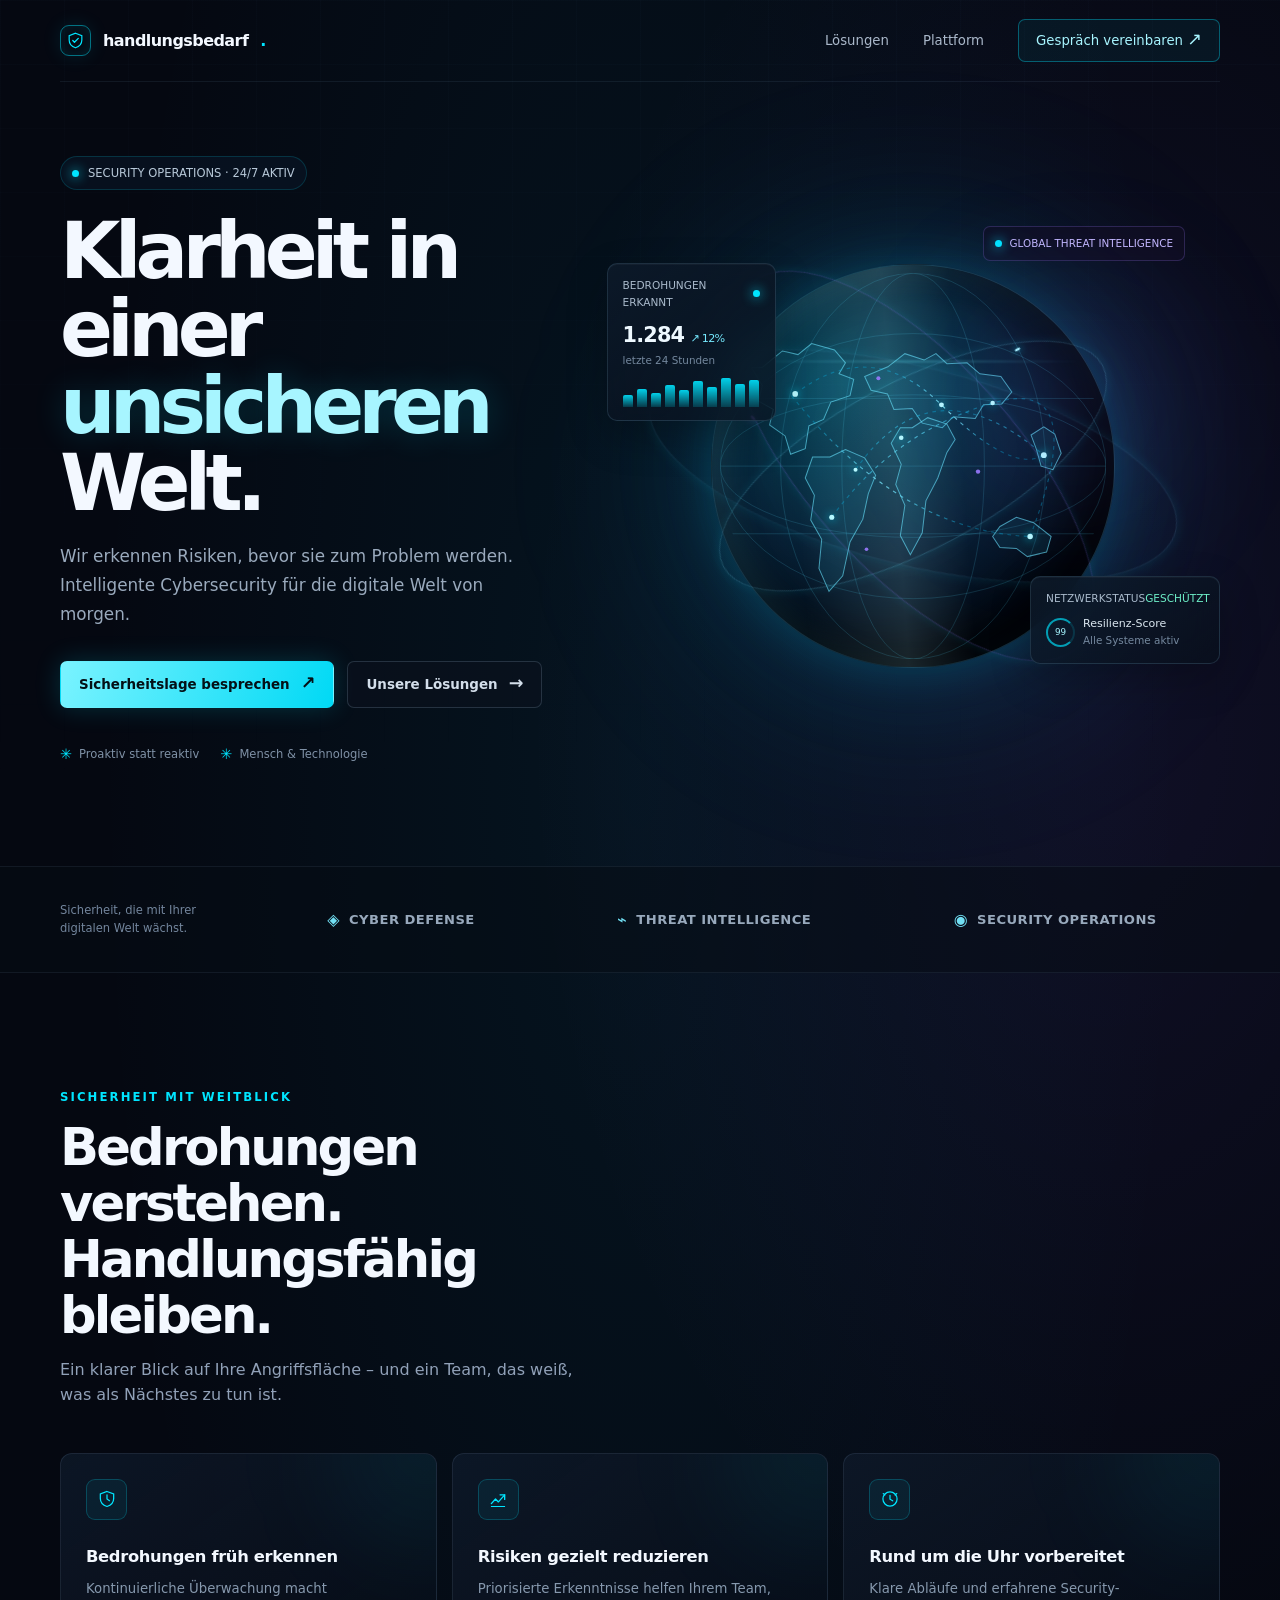
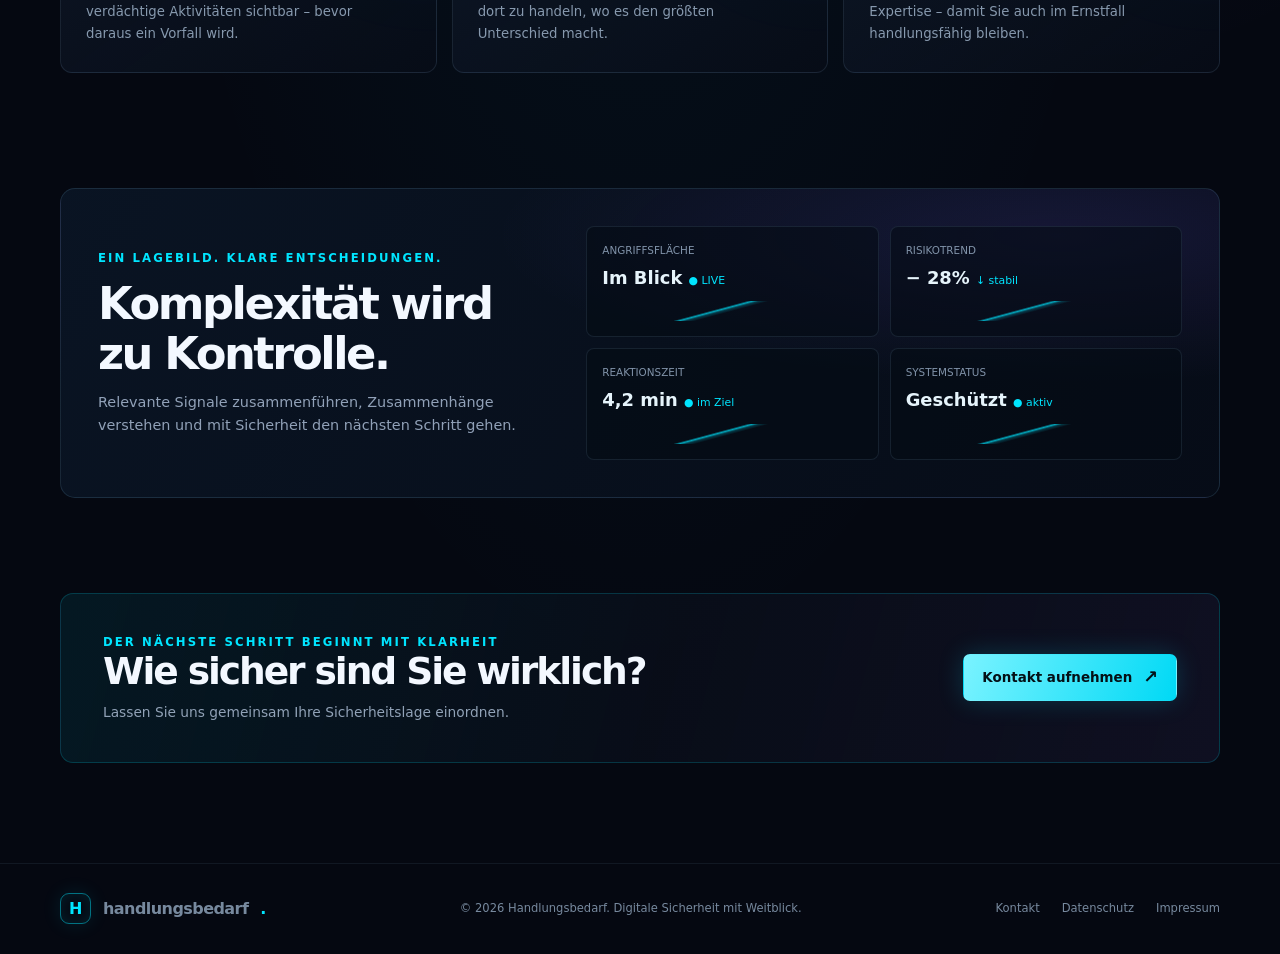
==== index.html @ e90e8ddb "Add cybersecurity landing page Co-authored-by: IT-Deutschlandcom <337504818+IT-Deutschlandcom@users." ====
<!doctype html>
<html lang="de">
<head>
  <meta charset="utf-8">
  <meta name="viewport" content="width=device-width, initial-scale=1">
  <meta name="theme-color" content="#050811">
  <meta name="description" content="Handlungsbedarf schützt digitale Infrastrukturen mit intelligenter Bedrohungserkennung und Security Operations rund um die Uhr.">
  <title>Handlungsbedarf — Klarheit in einer unsicheren Welt</title>
  <style>
    :root {
      color-scheme: dark;
      --ink: #f3f8ff;
      --muted: #91a1b8;
      --cyan: #00e5ff;
      --ice: #a7f5ff;
      --violet: #9b7aff;
      --line: rgba(149, 188, 219, .13);
      --panel: rgba(10, 19, 34, .72);
      --spot-x: 50%;
      --spot-y: 30%;
    }

    * { box-sizing: border-box; }

    html { scroll-behavior: smooth; }

    body {
      margin: 0;
      color: var(--ink);
      background:
        radial-gradient(ellipse at var(--spot-x) var(--spot-y), rgba(0, 174, 218, .075), transparent 34rem),
        radial-gradient(ellipse at 86% 28%, rgba(130, 91, 255, .09), transparent 36rem),
        #050811;
      font: 16px/1.6 Inter, ui-sans-serif, system-ui, -apple-system, BlinkMacSystemFont, "Segoe UI", sans-serif;
      overflow-x: hidden;
    }

    body::before {
      position: fixed;
      z-index: -1;
      inset: 0;
      background-image: linear-gradient(rgba(114, 163, 199, .025) 1px, transparent 1px), linear-gradient(90deg, rgba(114, 163, 199, .025) 1px, transparent 1px);
      background-size: 64px 64px;
      content: "";
      mask-image: linear-gradient(to bottom, black, transparent 90%);
      pointer-events: none;
    }

    a { color: inherit; text-decoration: none; }
    button, a { -webkit-tap-highlight-color: transparent; }
    .wrap { width: min(1160px, calc(100% - 48px)); margin-inline: auto; }
    .eyebrow { color: var(--cyan); font-size: .73rem; font-weight: 700; letter-spacing: .18em; text-transform: uppercase; }
    .muted { color: var(--muted); }

    .topbar {
      position: relative;
      z-index: 3;
      display: flex;
      align-items: center;
      justify-content: space-between;
      min-height: 82px;
      border-bottom: 1px solid rgba(149, 188, 219, .09);
    }

    .brand { display: inline-flex; align-items: center; gap: 12px; font-size: 1rem; font-weight: 750; letter-spacing: -.035em; }
    .brand-mark { display: grid; width: 31px; height: 31px; place-items: center; border: 1px solid rgba(0, 229, 255, .48); border-radius: 9px; color: var(--cyan); box-shadow: inset 0 0 16px rgba(0, 229, 255, .11), 0 0 19px rgba(0, 229, 255, .1); }
    .brand-mark svg { width: 19px; height: 19px; }
    .nav { display: flex; align-items: center; gap: 34px; color: #aab8ca; font-size: .83rem; }
    .nav a { transition: color .2s ease; }
    .nav a:hover { color: var(--ice); }
    .nav-cta { padding: 10px 17px; border: 1px solid rgba(0, 229, 255, .35); border-radius: 7px; color: var(--ice); background: rgba(0, 229, 255, .055); }

    .hero {
      position: relative;
      display: grid;
      min-height: 720px;
      grid-template-columns: .92fr 1.08fr;
      align-items: center;
      gap: 24px;
      padding-block: 74px 90px;
    }

    .hero-copy { position: relative; z-index: 2; padding-bottom: 10px; }
    .status { display: inline-flex; align-items: center; gap: 9px; padding: 7px 11px; border: 1px solid rgba(0, 229, 255, .16); border-radius: 100px; color: #b7c8d8; background: rgba(10, 22, 38, .68); font-size: .72rem; }
    .status-dot, .live-dot { width: 7px; height: 7px; border-radius: 50%; background: var(--cyan); box-shadow: 0 0 12px var(--cyan); }
    h1 { max-width: 580px; margin: 23px 0 19px; font-size: clamp(3.2rem, 6.1vw, 5.7rem); font-weight: 610; line-height: .99; letter-spacing: -.075em; }
    h1 span { color: var(--ice); text-shadow: 0 0 32px rgba(0, 229, 255, .19); }
    .hero-copy > p { max-width: 475px; margin: 0; color: #9aaabd; font-size: 1.05rem; line-height: 1.75; }
    .actions { display: flex; flex-wrap: wrap; gap: 13px; margin-top: 31px; }
    .button { display: inline-flex; min-height: 47px; align-items: center; justify-content: center; gap: 11px; padding: 0 18px; border: 1px solid transparent; border-radius: 7px; font-size: .84rem; font-weight: 650; transition: transform .2s ease, box-shadow .2s ease, border-color .2s ease; }
    .button:hover { transform: translateY(-2px); }
    .button-primary { color: #041016; background: linear-gradient(110deg, #7af3ff, #00d9f5); box-shadow: 0 0 26px rgba(0, 229, 255, .18); }
    .button-primary:hover { box-shadow: 0 0 34px rgba(0, 229, 255, .3); }
    .button-secondary { border-color: rgba(157, 184, 209, .2); color: #d3deea; background: rgba(11, 18, 30, .58); }
    .arrow { font-size: 1.1rem; line-height: 1; }
    .hero-proof { display: flex; flex-wrap: wrap; gap: 21px; margin-top: 35px; color: #7f91a6; font-size: .72rem; }
    .hero-proof span { display: inline-flex; align-items: center; gap: 7px; }
    .check { color: var(--cyan); font-size: .9rem; }

    .visual { position: relative; min-width: 0; height: 540px; perspective: 1000px; }
    .visual::before { position: absolute; top: 50%; left: 50%; width: 470px; height: 470px; border-radius: 50%; background: rgba(0, 184, 231, .14); filter: blur(85px); transform: translate(-50%, -50%); content: ""; }
    .visual::after { position: absolute; top: 18%; right: 7%; width: 210px; height: 210px; border-radius: 50%; background: rgba(130, 91, 255, .11); filter: blur(70px); content: ""; }
    .globe-stage { position: absolute; top: 50%; left: 50%; width: min(430px, 85vw); aspect-ratio: 1; transform: translate(-50%, -50%); transform-style: preserve-3d; animation: hover 8s ease-in-out infinite; }
    .globe-halo { position: absolute; inset: 3%; border: 1px solid rgba(114, 231, 255, .17); border-radius: 50%; background: radial-gradient(circle at 34% 29%, rgba(0, 229, 255, .17), rgba(9, 29, 51, .42) 43%, rgba(2, 8, 18, .94) 74%); box-shadow: inset -26px -16px 58px rgba(0, 0, 0, .8), inset 12px 5px 30px rgba(108, 233, 255, .17), 0 0 50px rgba(0, 211, 255, .16), 0 0 120px rgba(0, 165, 235, .09); overflow: hidden; }
    .globe-halo::before { position: absolute; inset: -10%; border-radius: 50%; background: linear-gradient(110deg, transparent 31%, rgba(193, 250, 255, .12) 47%, transparent 58%); transform: rotate(-24deg); content: ""; }
    .globe-svg { position: absolute; inset: 0; width: 100%; height: 100%; overflow: visible; }
    .grid-lines { fill: none; stroke: rgba(89, 222, 255, .21); stroke-width: .8; }
    .continent { fill: rgba(39, 169, 204, .105); stroke: rgba(105, 229, 255, .61); stroke-width: 1.1; }
    .route { fill: none; stroke: url(#routeGlow); stroke-width: 1.25; stroke-dasharray: 4 5; animation: dash 16s linear infinite; }
    .node { fill: #b6f8ff; filter: drop-shadow(0 0 5px #00e5ff); }
    .orbit { position: absolute; inset: 0; border: 1px solid rgba(123, 225, 255, .29); border-radius: 50%; transform: rotate(-28deg) scaleY(.39); box-shadow: 0 0 15px rgba(0, 229, 255, .1); }
    .orbit.orbit-two { inset: -7%; border-color: rgba(155, 122, 255, .3); transform: rotate(48deg) scaleY(.43); }
    .orbit.orbit-three { inset: 14% -13%; border-color: rgba(119, 213, 255, .14); transform: rotate(14deg) scaleY(.64); }
    .orbit-dot { position: absolute; top: 17%; right: 15%; width: 6px; height: 6px; border-radius: 50%; background: var(--ice); box-shadow: 0 0 12px var(--cyan); }
    .orbit-two .orbit-dot { top: auto; right: auto; bottom: 8%; left: 20%; background: var(--violet); box-shadow: 0 0 13px var(--violet); }
    .scanline { position: absolute; top: 24%; left: 8%; width: 84%; height: 1px; background: linear-gradient(90deg, transparent, rgba(109, 239, 255, .55), transparent); filter: blur(1px); animation: scan 7s ease-in-out infinite; }
    .monitor { position: absolute; z-index: 1; padding: 13px 15px; border: 1px solid rgba(132, 189, 221, .17); border-radius: 10px; background: linear-gradient(145deg, rgba(13, 26, 42, .88), rgba(8, 15, 27, .7)); box-shadow: 0 15px 40px rgba(0, 0, 0, .24), inset 0 1px rgba(255, 255, 255, .035); backdrop-filter: blur(14px); }
    .monitor-top { top: 67px; left: 0; width: 169px; animation: float-a 7s ease-in-out infinite; }
    .monitor-bottom { right: 0; bottom: 72px; width: 190px; animation: float-b 8s ease-in-out infinite; }
    .monitor-label { display: flex; align-items: center; justify-content: space-between; color: #a9bacb; font-size: .66rem; }
    .monitor-value { margin-top: 8px; color: #eef9ff; font-size: 1.3rem; font-weight: 650; letter-spacing: -.04em; }
    .monitor-sub { color: #75899f; font-size: .65rem; }
    .mini-bars { display: flex; height: 29px; align-items: end; gap: 4px; margin-top: 9px; }
    .mini-bars i { flex: 1; height: var(--h); border-radius: 2px 2px 0 0; background: linear-gradient(to top, rgba(0, 229, 255, .18), rgba(0, 229, 255, .9)); }
    .monitor-metric { display: flex; align-items: center; gap: 8px; margin-top: 8px; color: #dce8f1; font-size: .69rem; }
    .metric-ring { display: grid; width: 29px; height: 29px; place-items: center; border: 2px solid rgba(0, 229, 255, .65); border-right-color: rgba(0, 229, 255, .15); border-radius: 50%; color: var(--ice); font-size: .55rem; }
    .floating-tag { position: absolute; top: 30px; right: 35px; display: flex; align-items: center; gap: 8px; padding: 8px 11px; border: 1px solid rgba(155, 122, 255, .22); border-radius: 7px; color: #c4b8ff; background: rgba(18, 14, 36, .65); font-size: .65rem; }

    .trust { border-block: 1px solid rgba(149, 188, 219, .09); background: rgba(7, 12, 21, .5); }
    .trust-inner { display: flex; min-height: 105px; align-items: center; justify-content: space-between; gap: 24px; }
    .trust-caption { max-width: 180px; color: #73869d; font-size: .72rem; }
    .trust-items { display: flex; flex: 1; justify-content: space-around; gap: 16px; color: #98a9bc; font-size: .82rem; font-weight: 650; letter-spacing: .035em; }
    .trust-items span { display: inline-flex; align-items: center; gap: 9px; }
    .trust-icon { color: #71dff3; font-size: 1rem; }

    section.content-section { padding-block: 115px; }
    .section-heading { max-width: 640px; margin-bottom: 45px; }
    h2 { margin: 12px 0 13px; font-size: clamp(2.1rem, 4vw, 3.2rem); font-weight: 570; line-height: 1.1; letter-spacing: -.055em; }
    .section-heading p { max-width: 540px; margin: 0; color: var(--muted); }
    .cards { display: grid; grid-template-columns: repeat(3, 1fr); gap: 15px; }
    .card { position: relative; min-height: 220px; padding: 25px; border: 1px solid var(--line); border-radius: 12px; background: linear-gradient(145deg, rgba(14, 25, 41, .83), rgba(8, 13, 24, .69)); overflow: hidden; }
    .card::after { position: absolute; top: -90px; right: -80px; width: 180px; height: 180px; border-radius: 50%; background: rgba(0, 229, 255, .07); filter: blur(55px); content: ""; }
    .card-icon { display: grid; width: 41px; height: 41px; place-items: center; border: 1px solid rgba(0, 229, 255, .22); border-radius: 9px; color: var(--cyan); background: rgba(0, 229, 255, .06); }
    .card-icon svg { width: 20px; height: 20px; }
    .card h3 { margin: 24px 0 8px; font-size: 1.02rem; font-weight: 640; letter-spacing: -.02em; }
    .card p { max-width: 300px; margin: 0; color: #8799ae; font-size: .83rem; line-height: 1.7; }

    .platform {
      position: relative;
      display: grid;
      grid-template-columns: .85fr 1.15fr;
      align-items: center;
      gap: 48px;
      padding: 37px;
      border: 1px solid rgba(116, 179, 214, .16);
      border-radius: 15px;
      background: radial-gradient(ellipse at 86% 15%, rgba(130, 91, 255, .12), transparent 40%), linear-gradient(120deg, rgba(10, 21, 36, .94), rgba(7, 13, 24, .92));
      overflow: hidden;
    }
    .platform-copy h2 { font-size: clamp(2rem, 3.7vw, 2.8rem); }
    .platform-copy p { margin: 0; color: var(--muted); font-size: .9rem; }
    .telemetry { display: grid; grid-template-columns: 1fr 1fr; gap: 11px; }
    .telemetry-cell { padding: 15px; border: 1px solid rgba(143, 191, 220, .12); border-radius: 8px; background: rgba(5, 11, 21, .56); }
    .telemetry-cell span { display: block; color: #8193a9; font-size: .65rem; }
    .telemetry-cell strong { display: block; margin-top: 5px; color: #e6f4fb; font-size: 1.12rem; font-weight: 600; }
    .telemetry-cell strong em { color: var(--cyan); font-size: .68rem; font-style: normal; font-weight: 500; }
    .telemetry-line { height: 20px; margin-top: 9px; background: linear-gradient(165deg, transparent 43%, rgba(0, 229, 255, .7) 45%, rgba(0, 229, 255, .2) 47%, transparent 50%); }

    .closing { display: flex; align-items: center; justify-content: space-between; gap: 30px; margin-block: 95px 100px; padding: 39px 42px; border: 1px solid rgba(0, 229, 255, .18); border-radius: 13px; background: linear-gradient(105deg, rgba(0, 229, 255, .075), rgba(12, 18, 31, .54) 52%, rgba(155, 122, 255, .07)); }
    .closing h2 { margin: 0 0 8px; font-size: clamp(1.7rem, 3vw, 2.35rem); }
    .closing p { margin: 0; color: #91a2b7; font-size: .86rem; }
    footer { border-top: 1px solid rgba(149, 188, 219, .09); }
    .footer-inner { display: flex; min-height: 90px; align-items: center; justify-content: space-between; gap: 20px; color: #77899e; font-size: .72rem; }
    .footer-links { display: flex; gap: 22px; }
    .footer-links a:hover { color: var(--ice); }

    @keyframes hover { 0%, 100% { transform: translate(-50%, -50%) translateY(0) rotateX(0deg); } 50% { transform: translate(-50%, -50%) translateY(-9px) rotateX(2deg); } }
    @keyframes float-a { 0%, 100% { transform: translateY(0); } 50% { transform: translateY(-8px); } }
    @keyframes float-b { 0%, 100% { transform: translateY(0); } 50% { transform: translateY(7px); } }
    @keyframes dash { to { stroke-dashoffset: -120; } }
    @keyframes scan { 0%, 100% { opacity: 0; transform: translateY(0); } 20%, 75% { opacity: .8; } 90% { opacity: 0; transform: translateY(210px); } }

    @media (max-width: 900px) {
      .hero { min-height: 650px; grid-template-columns: 1fr 1fr; gap: 0; }
      .visual { height: 470px; }
      .globe-stage { width: min(370px, 76vw); }
      .monitor-top { left: -12px; }
      .monitor-bottom { right: -9px; }
      .trust-inner { align-items: flex-start; flex-direction: column; justify-content: center; padding-block: 22px; }
      .trust-items { width: 100%; justify-content: space-between; }
      .platform { gap: 25px; padding: 28px; }
    }

    @media (max-width: 680px) {
      .wrap { width: min(100% - 36px, 520px); }
      .topbar { min-height: 68px; }
      .nav { gap: 12px; }
      .nav a:not(.nav-cta) { display: none; }
      .nav-cta { padding: 8px 11px; font-size: .75rem; }
      .hero { display: flex; min-height: auto; flex-direction: column; align-items: stretch; gap: 0; padding-block: 68px 47px; }
      .hero-copy { padding: 0; }
      h1 { max-width: 490px; margin-top: 20px; font-size: clamp(3.15rem, 13vw, 4.5rem); }
      .hero-copy > p { font-size: .96rem; }
      .hero-proof { gap: 12px 17px; margin-top: 24px; }
      .visual { height: min(108vw, 440px); margin-top: 12px; }
      .globe-stage { width: min(82vw, 390px); }
      .visual::before { width: 340px; height: 340px; }
      .monitor { padding: 10px 11px; }
      .monitor-top { top: 28px; left: -4px; width: 146px; }
      .monitor-bottom { right: -3px; bottom: 27px; width: 163px; }
      .floating-tag { top: 4px; right: 0; font-size: .58rem; }
      .trust-items { flex-wrap: wrap; justify-content: flex-start; gap: 16px 24px; font-size: .73rem; }
      section.content-section { padding-block: 76px; }
      .section-heading { margin-bottom: 29px; }
      .cards { grid-template-columns: 1fr; }
      .card { min-height: 0; padding: 22px; }
      .card h3 { margin-top: 17px; }
      .platform { grid-template-columns: 1fr; gap: 25px; padding: 23px; }
      .closing { align-items: flex-start; flex-direction: column; margin-block: 68px 70px; padding: 27px 23px; }
      .footer-inner { align-items: flex-start; flex-direction: column; justify-content: center; padding-block: 20px; }
    }

    @media (prefers-reduced-motion: reduce) {
      *, *::before, *::after { scroll-behavior: auto !important; animation-duration: .01ms !important; animation-iteration-count: 1 !important; transition-duration: .01ms !important; }
    }
  </style>
</head>
<body>
  <header class="wrap topbar">
    <a class="brand" href="#" aria-label="Handlungsbedarf Startseite">
      <span class="brand-mark" aria-hidden="true">
        <svg viewBox="0 0 24 24" fill="none"><path d="M12 2.8 20 6v5.5c0 5.1-3.4 8.3-8 9.7-4.6-1.4-8-4.6-8-9.7V6l8-3.2Z" stroke="currentColor" stroke-width="1.5"/><path d="m8.6 12 2.1 2.1 4.8-4.8" stroke="currentColor" stroke-width="1.7" stroke-linecap="round" stroke-linejoin="round"/></svg>
      </span>
      handlungsbedarf<span style="color:var(--cyan)">.</span>
    </a>
    <nav class="nav" aria-label="Hauptnavigation">
      <a href="#loesungen">Lösungen</a>
      <a href="#plattform">Plattform</a>
      <a href="#kontakt" class="nav-cta">Gespräch vereinbaren <span class="arrow">↗</span></a>
    </nav>
  </header>

  <main>
    <section class="wrap hero" aria-labelledby="hero-title">
      <div class="hero-copy">
        <div class="status"><span class="status-dot"></span> SECURITY OPERATIONS · 24/7 AKTIV</div>
        <h1 id="hero-title">Klarheit in<br>einer <span>unsicheren</span><br>Welt.</h1>
        <p>Wir erkennen Risiken, bevor sie zum Problem werden. Intelligente Cybersecurity für die digitale Welt von morgen.</p>
        <div class="actions">
          <a class="button button-primary" href="#kontakt">Sicherheitslage besprechen <span class="arrow">↗</span></a>
          <a class="button button-secondary" href="#loesungen">Unsere Lösungen <span class="arrow">→</span></a>
        </div>
        <div class="hero-proof">
          <span><span class="check">✳</span> Proaktiv statt reaktiv</span>
          <span><span class="check">✳</span> Mensch &amp; Technologie</span>
        </div>
      </div>

      <div class="visual" aria-label="Globale Sicherheitsüberwachung in Echtzeit">
        <div class="floating-tag"><span class="live-dot"></span> GLOBAL THREAT INTELLIGENCE</div>
        <div class="globe-stage" aria-hidden="true">
          <div class="globe-halo">
            <svg class="globe-svg" viewBox="0 0 440 440" role="img" aria-label="Abstrakte Netzwerkkarte">
              <defs>
                <clipPath id="sphere"><circle cx="220" cy="220" r="211"/></clipPath>
                <radialGradient id="routeGlow"><stop stop-color="#b5f9ff"/><stop offset="1" stop-color="#00b8ed" stop-opacity=".35"/></radialGradient>
              </defs>
              <g clip-path="url(#sphere)">
                <g class="grid-lines">
                  <ellipse cx="220" cy="220" rx="211" ry="78"/><ellipse cx="220" cy="220" rx="211" ry="145"/>
                  <ellipse cx="220" cy="220" rx="78" ry="211"/><ellipse cx="220" cy="220" rx="145" ry="211"/>
                  <path d="M9 220h422M22 146h396M22 294h396"/>
                </g>
                <g class="continent">
                  <path d="m55 112 22-18 17 4 15-12 25 7 12 14-7 12 16 6-4 18-21 7-8 19-16 7-4 25-16 6-6-20-17-12 4-17-16-9 4-17-12-20Z"/>
                  <path d="m129 210 17-8 21 9 12 19-8 20-6 28-14 25-8 37-15 17-11-25 3-32-12-21 4-27-10-19 8-23Z"/>
                  <path d="m193 111 18-14 21 7 13-7 12 11 22-1 14 12 23 3 12 17-11 13-20 1-9 15-24-2-12 12-22-5-11-16-20 1-7-17-18-4-7-15Z"/>
                  <path d="m219 178 17-11 21 7 9 17-9 14-10 28-13 25-4 35-13 24-11-21 5-33-10-23 6-22-11-23 10-17Z"/>
                  <path d="m315 286 18-10 19 6 19 15-5 17-21 5-12-9-18-1-8-12 8-11Z"/>
                  <path d="m349 186 14-9 12 8 7 21-9 18-13-4-5-18-6-16Z"/>
                </g>
                <g class="route">
                  <path d="M91 141Q174 77 251 153T363 208"/>
                  <path d="M131 276Q198 183 307 151T348 297"/>
                  <path d="M87 143Q205 291 348 297"/>
                  <path d="M157 224Q241 103 363 208"/>
                </g>
                <g class="node">
                  <circle cx="91" cy="141" r="3.1"/><circle cx="251" cy="153" r="2.7"/><circle cx="363" cy="208" r="3.2"/>
                  <circle cx="131" cy="276" r="2.8"/><circle cx="307" cy="151" r="2.5"/><circle cx="348" cy="297" r="3"/>
                  <circle cx="157" cy="224" r="2.2"/><circle cx="207" cy="189" r="2.5"/>
                </g>
                <g fill="#9b7aff" opacity=".9">
                  <circle cx="182" cy="124" r="2.2"/><circle cx="291" cy="226" r="2.4"/><circle cx="169" cy="311" r="2"/>
                </g>
              </g>
            </svg>
            <div class="scanline"></div>
          </div>
          <div class="orbit"><span class="orbit-dot"></span></div>
          <div class="orbit orbit-two"><span class="orbit-dot"></span></div>
          <div class="orbit orbit-three"></div>
        </div>
        <div class="monitor monitor-top">
          <div class="monitor-label"><span>BEDROHUNGEN ERKANNT</span><span class="live-dot"></span></div>
          <div class="monitor-value">1.284 <span style="color:#76eaff;font-size:.7rem;font-weight:500">↗ 12%</span></div>
          <div class="monitor-sub">letzte 24 Stunden</div>
          <div class="mini-bars" aria-hidden="true"><i style="--h:39%"></i><i style="--h:61%"></i><i style="--h:48%"></i><i style="--h:76%"></i><i style="--h:56%"></i><i style="--h:88%"></i><i style="--h:68%"></i><i style="--h:100%"></i><i style="--h:78%"></i><i style="--h:91%"></i></div>
        </div>
        <div class="monitor monitor-bottom">
          <div class="monitor-label"><span>NETZWERKSTATUS</span><span style="color:#6deec7">GESCHÜTZT</span></div>
          <div class="monitor-metric"><span class="metric-ring">99</span><span>Resilienz-Score<br><span class="monitor-sub">Alle Systeme aktiv</span></span></div>
        </div>
      </div>
    </section>

    <div class="trust">
      <div class="wrap trust-inner">
        <div class="trust-caption">Sicherheit, die mit Ihrer digitalen Welt wächst.</div>
        <div class="trust-items">
          <span><span class="trust-icon">◈</span> CYBER DEFENSE</span>
          <span><span class="trust-icon">⌁</span> THREAT INTELLIGENCE</span>
          <span><span class="trust-icon">◉</span> SECURITY OPERATIONS</span>
        </div>
      </div>
    </div>

    <section class="wrap content-section" id="loesungen" aria-labelledby="solutions-title">
      <div class="section-heading">
        <div class="eyebrow">Sicherheit mit Weitblick</div>
        <h2 id="solutions-title">Bedrohungen verstehen.<br>Handlungsfähig bleiben.</h2>
        <p>Ein klarer Blick auf Ihre Angriffsfläche – und ein Team, das weiß, was als Nächstes zu tun ist.</p>
      </div>
      <div class="cards">
        <article class="card">
          <div class="card-icon" aria-hidden="true"><svg viewBox="0 0 24 24" fill="none"><path d="M12 3 20 6v5.4c0 5-3.3 8.1-8 9.6-4.7-1.5-8-4.6-8-9.6V6l8-3Z" stroke="currentColor" stroke-width="1.5"/><path d="M12 7v5l3 2" stroke="currentColor" stroke-width="1.5" stroke-linecap="round"/></svg></div>
          <h3>Bedrohungen früh erkennen</h3>
          <p>Kontinuierliche Überwachung macht verdächtige Aktivitäten sichtbar – bevor daraus ein Vorfall wird.</p>
        </article>
        <article class="card">
          <div class="card-icon" aria-hidden="true"><svg viewBox="0 0 24 24" fill="none"><path d="M4 17.5 9 12l3.5 3.5L20 7" stroke="currentColor" stroke-width="1.6" stroke-linecap="round" stroke-linejoin="round"/><path d="M14.5 7H20v5.5" stroke="currentColor" stroke-width="1.6" stroke-linecap="round" stroke-linejoin="round"/><path d="M4 21h16" stroke="currentColor" stroke-width="1.2" stroke-linecap="round"/></svg></div>
          <h3>Risiken gezielt reduzieren</h3>
          <p>Priorisierte Erkenntnisse helfen Ihrem Team, dort zu handeln, wo es den größten Unterschied macht.</p>
        </article>
        <article class="card">
          <div class="card-icon" aria-hidden="true"><svg viewBox="0 0 24 24" fill="none"><circle cx="12" cy="12" r="8.5" stroke="currentColor" stroke-width="1.5"/><path d="M12 7.5v4.8l3.2 1.9" stroke="currentColor" stroke-width="1.5" stroke-linecap="round"/><path d="M3.8 5.4 6 7.2M20.2 5.4 18 7.2" stroke="currentColor" stroke-width="1.3" stroke-linecap="round"/></svg></div>
          <h3>Rund um die Uhr vorbereitet</h3>
          <p>Klare Abläufe und erfahrene Security-Expertise – damit Sie auch im Ernstfall handlungsfähig bleiben.</p>
        </article>
      </div>
    </section>

    <section class="wrap" id="plattform" aria-labelledby="platform-title">
      <div class="platform">
        <div class="platform-copy">
          <div class="eyebrow">Ein Lagebild. Klare Entscheidungen.</div>
          <h2 id="platform-title">Komplexität wird zu Kontrolle.</h2>
          <p>Relevante Signale zusammenführen, Zusammenhänge verstehen und mit Sicherheit den nächsten Schritt gehen.</p>
        </div>
        <div class="telemetry" aria-label="Beispielansicht eines Sicherheits-Dashboards">
          <div class="telemetry-cell"><span>ANGRIFFSFLÄCHE</span><strong>Im Blick <em>● LIVE</em></strong><div class="telemetry-line"></div></div>
          <div class="telemetry-cell"><span>RISIKOTREND</span><strong>− 28% <em>↓ stabil</em></strong><div class="telemetry-line"></div></div>
          <div class="telemetry-cell"><span>REAKTIONSZEIT</span><strong>4,2 min <em>● im Ziel</em></strong><div class="telemetry-line"></div></div>
          <div class="telemetry-cell"><span>SYSTEMSTATUS</span><strong>Geschützt <em>● aktiv</em></strong><div class="telemetry-line"></div></div>
        </div>
      </div>
    </section>

    <section class="wrap closing" id="kontakt" aria-labelledby="contact-title">
      <div>
        <div class="eyebrow">Der nächste Schritt beginnt mit Klarheit</div>
        <h2 id="contact-title">Wie sicher sind Sie wirklich?</h2>
        <p>Lassen Sie uns gemeinsam Ihre Sicherheitslage einordnen.</p>
      </div>
      <a class="button button-primary" href="mailto:kontakt@handlungsbedarf.com">Kontakt aufnehmen <span class="arrow">↗</span></a>
    </section>
  </main>

  <footer>
    <div class="wrap footer-inner">
      <a class="brand" href="#"><span class="brand-mark" aria-hidden="true">H</span> handlungsbedarf<span style="color:var(--cyan)">.</span></a>
      <span>© 2026 Handlungsbedarf. Digitale Sicherheit mit Weitblick.</span>
      <div class="footer-links"><a href="#kontakt">Kontakt</a><a href="#plattform">Datenschutz</a><a href="#plattform">Impressum</a></div>
    </div>
  </footer>
  <script>
    const root = document.documentElement;
    let pointerFrame;
    window.addEventListener("pointermove", (event) => {
      if (pointerFrame) return;
      pointerFrame = window.requestAnimationFrame(() => {
        root.style.setProperty("--spot-x", `${event.clientX}px`);
        root.style.setProperty("--spot-y", `${event.clientY}px`);
        pointerFrame = undefined;
      });
    }, { passive: true });
  </script>
</body>
</html>
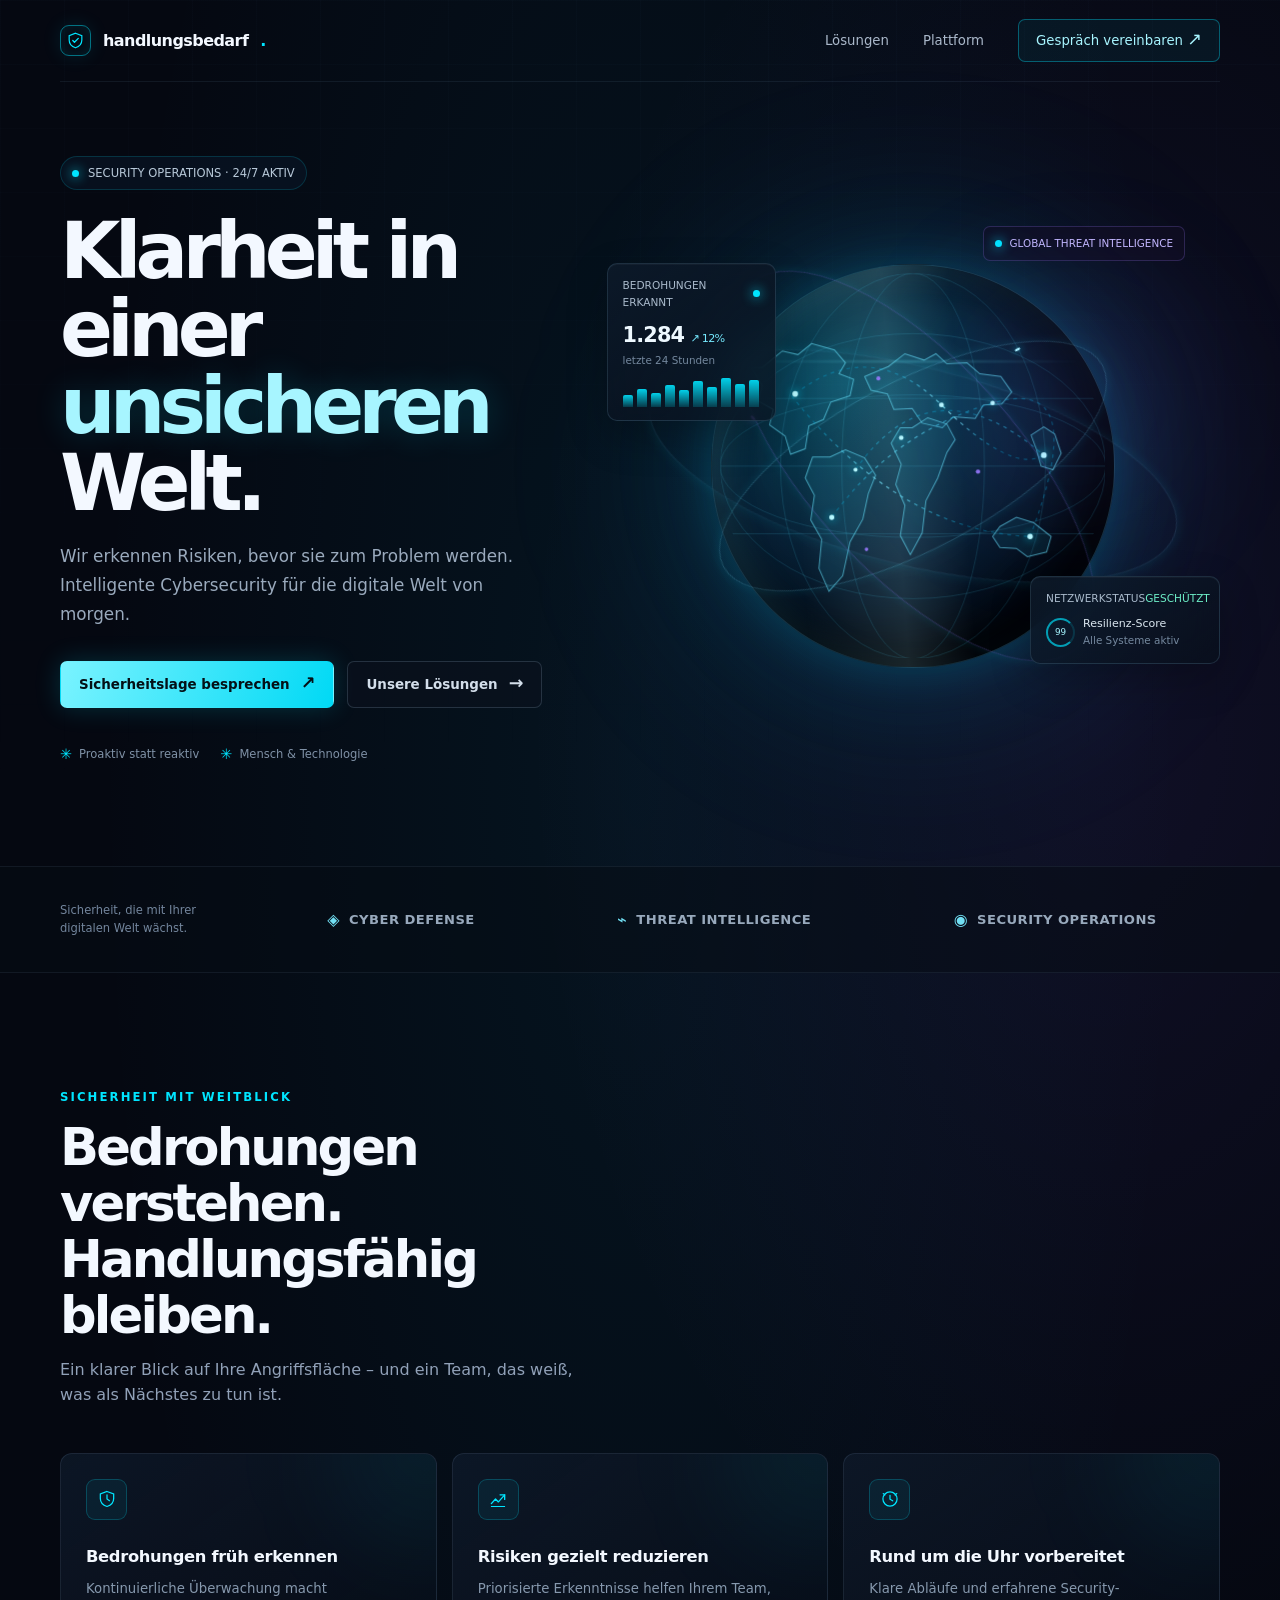
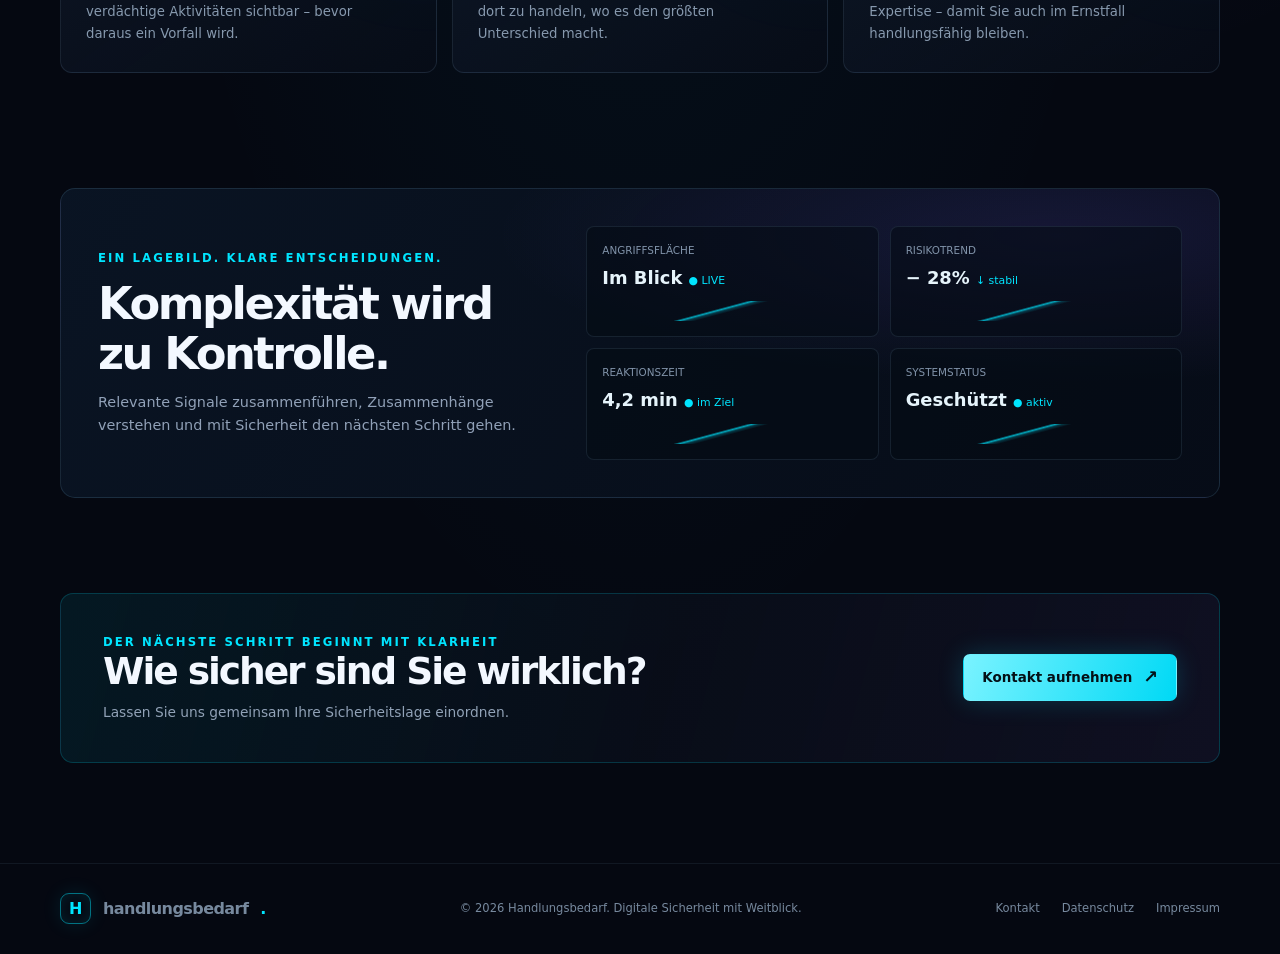
==== commit 6c547664: "Animate the hero globe rotation Co-authored-by: IT-Deutschlandcom <337504818+IT-Deutschlandcom@users" ====
--- a/index.html
+++ b/index.html
@@ -5,6 +5,7 @@
   <meta name="viewport" content="width=device-width, initial-scale=1">
   <meta name="theme-color" content="#050811">
   <meta name="description" content="Handlungsbedarf schützt digitale Infrastrukturen mit intelligenter Bedrohungserkennung und Security Operations rund um die Uhr.">
+  <link rel="icon" href="data:image/svg+xml,%3Csvg xmlns='http://www.w3.org/2000/svg' viewBox='0 0 32 32'%3E%3Crect width='32' height='32' rx='8' fill='%23050811'/%3E%3Cpath d='M16 4 26 8v7c0 6-4 10-10 12C10 25 6 21 6 15V8l10-4Z' fill='none' stroke='%2300e5ff' stroke-width='2'/%3E%3C/svg%3E">
   <title>Handlungsbedarf — Klarheit in einer unsicheren Welt</title>
   <style>
     :root {
@@ -103,7 +104,7 @@
     .globe-stage { position: absolute; top: 50%; left: 50%; width: min(430px, 85vw); aspect-ratio: 1; transform: translate(-50%, -50%); transform-style: preserve-3d; animation: hover 8s ease-in-out infinite; }
     .globe-halo { position: absolute; inset: 3%; border: 1px solid rgba(114, 231, 255, .17); border-radius: 50%; background: radial-gradient(circle at 34% 29%, rgba(0, 229, 255, .17), rgba(9, 29, 51, .42) 43%, rgba(2, 8, 18, .94) 74%); box-shadow: inset -26px -16px 58px rgba(0, 0, 0, .8), inset 12px 5px 30px rgba(108, 233, 255, .17), 0 0 50px rgba(0, 211, 255, .16), 0 0 120px rgba(0, 165, 235, .09); overflow: hidden; }
     .globe-halo::before { position: absolute; inset: -10%; border-radius: 50%; background: linear-gradient(110deg, transparent 31%, rgba(193, 250, 255, .12) 47%, transparent 58%); transform: rotate(-24deg); content: ""; }
-    .globe-svg { position: absolute; inset: 0; width: 100%; height: 100%; overflow: visible; }
+    .globe-svg { position: absolute; inset: 0; width: 100%; height: 100%; overflow: visible; transform-origin: 50% 50%; transform-style: preserve-3d; backface-visibility: hidden; animation: globe-rotation 44s linear infinite; }
     .grid-lines { fill: none; stroke: rgba(89, 222, 255, .21); stroke-width: .8; }
     .continent { fill: rgba(39, 169, 204, .105); stroke: rgba(105, 229, 255, .61); stroke-width: 1.1; }
     .route { fill: none; stroke: url(#routeGlow); stroke-width: 1.25; stroke-dasharray: 4 5; animation: dash 16s linear infinite; }
@@ -175,6 +176,7 @@
     .footer-links a:hover { color: var(--ice); }
 
     @keyframes hover { 0%, 100% { transform: translate(-50%, -50%) translateY(0) rotateX(0deg); } 50% { transform: translate(-50%, -50%) translateY(-9px) rotateX(2deg); } }
+    @keyframes globe-rotation { to { transform: rotateY(360deg); } }
     @keyframes float-a { 0%, 100% { transform: translateY(0); } 50% { transform: translateY(-8px); } }
     @keyframes float-b { 0%, 100% { transform: translateY(0); } 50% { transform: translateY(7px); } }
     @keyframes dash { to { stroke-dashoffset: -120; } }
@@ -204,7 +206,8 @@
       .hero-proof { gap: 12px 17px; margin-top: 24px; }
       .visual { height: min(108vw, 440px); margin-top: 12px; }
       .globe-stage { width: min(82vw, 390px); }
-      .visual::before { width: 340px; height: 340px; }
+      .visual::before { width: min(340px, calc(100vw - 40px)); height: min(340px, calc(100vw - 40px)); }
+      .orbit.orbit-three { inset: 14% -5%; }
       .monitor { padding: 10px 11px; }
       .monitor-top { top: 28px; left: -4px; width: 146px; }
       .monitor-bottom { right: -3px; bottom: 27px; width: 163px; }
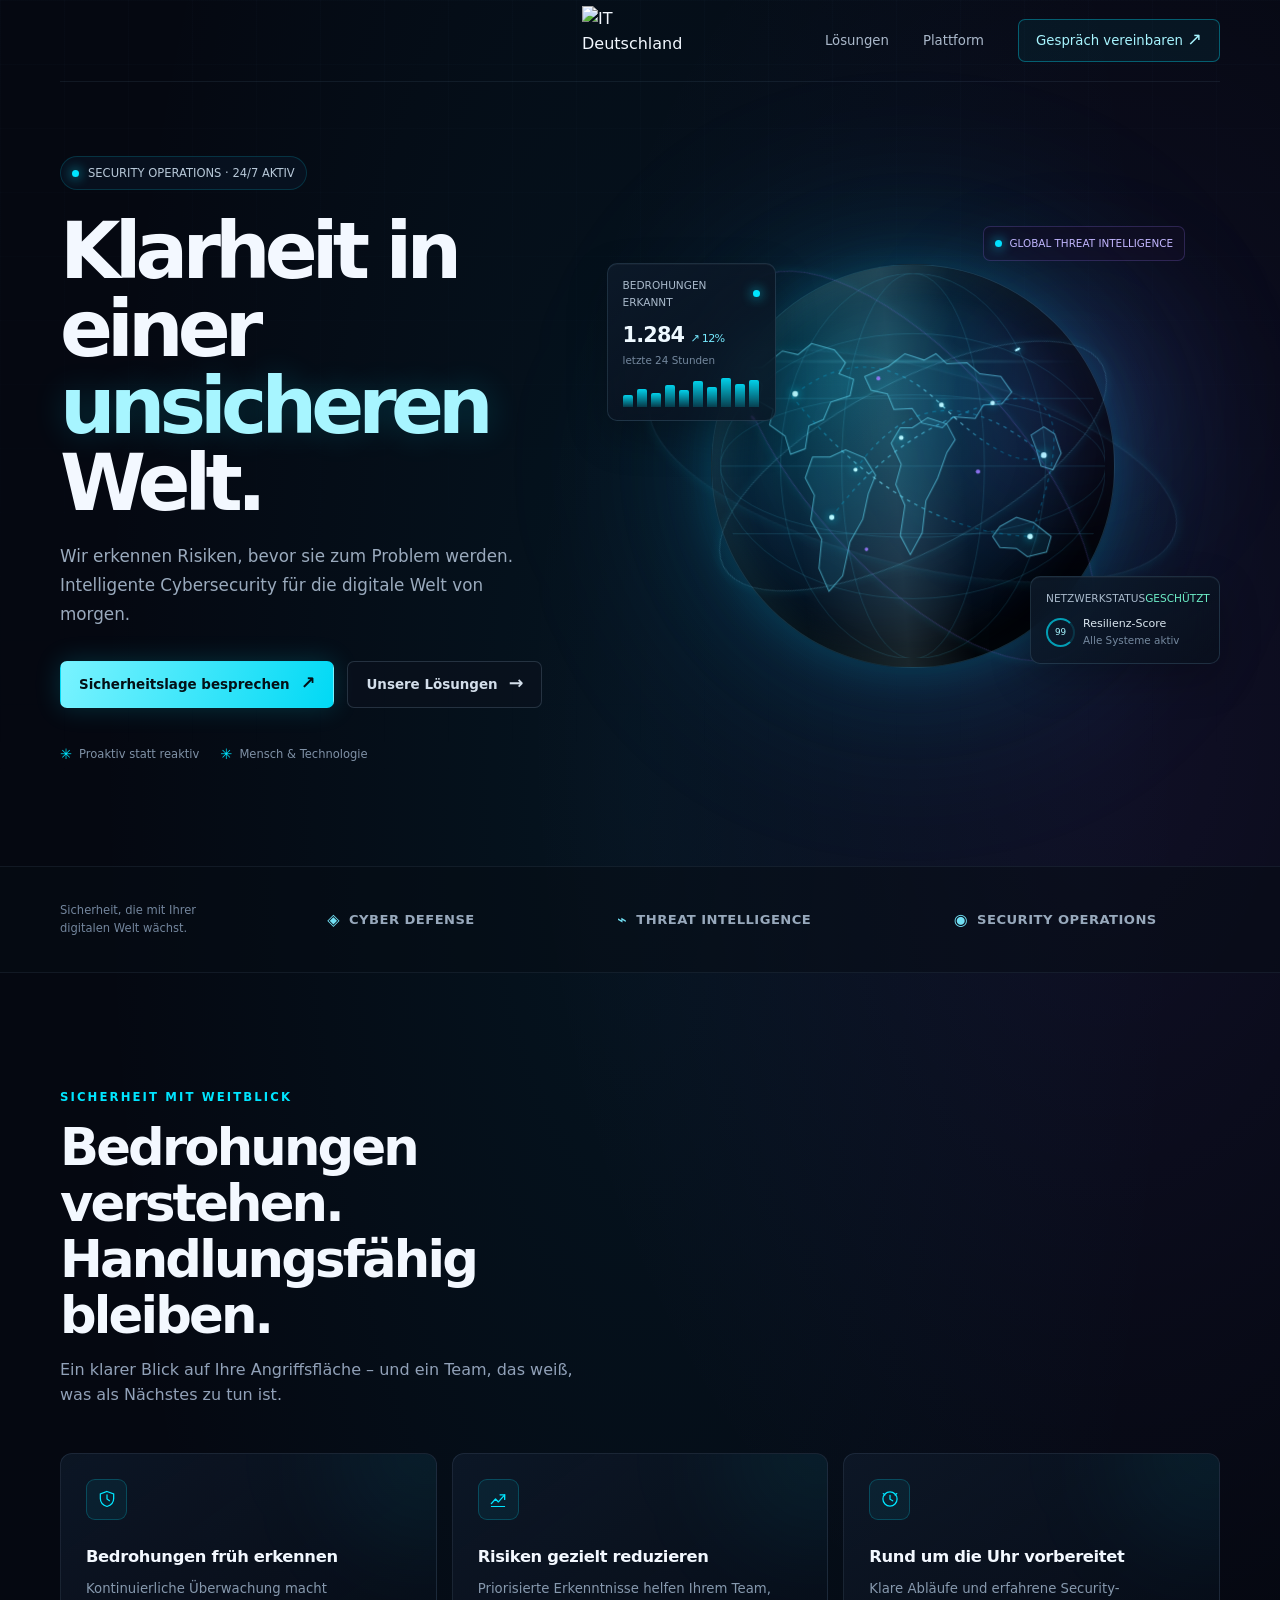
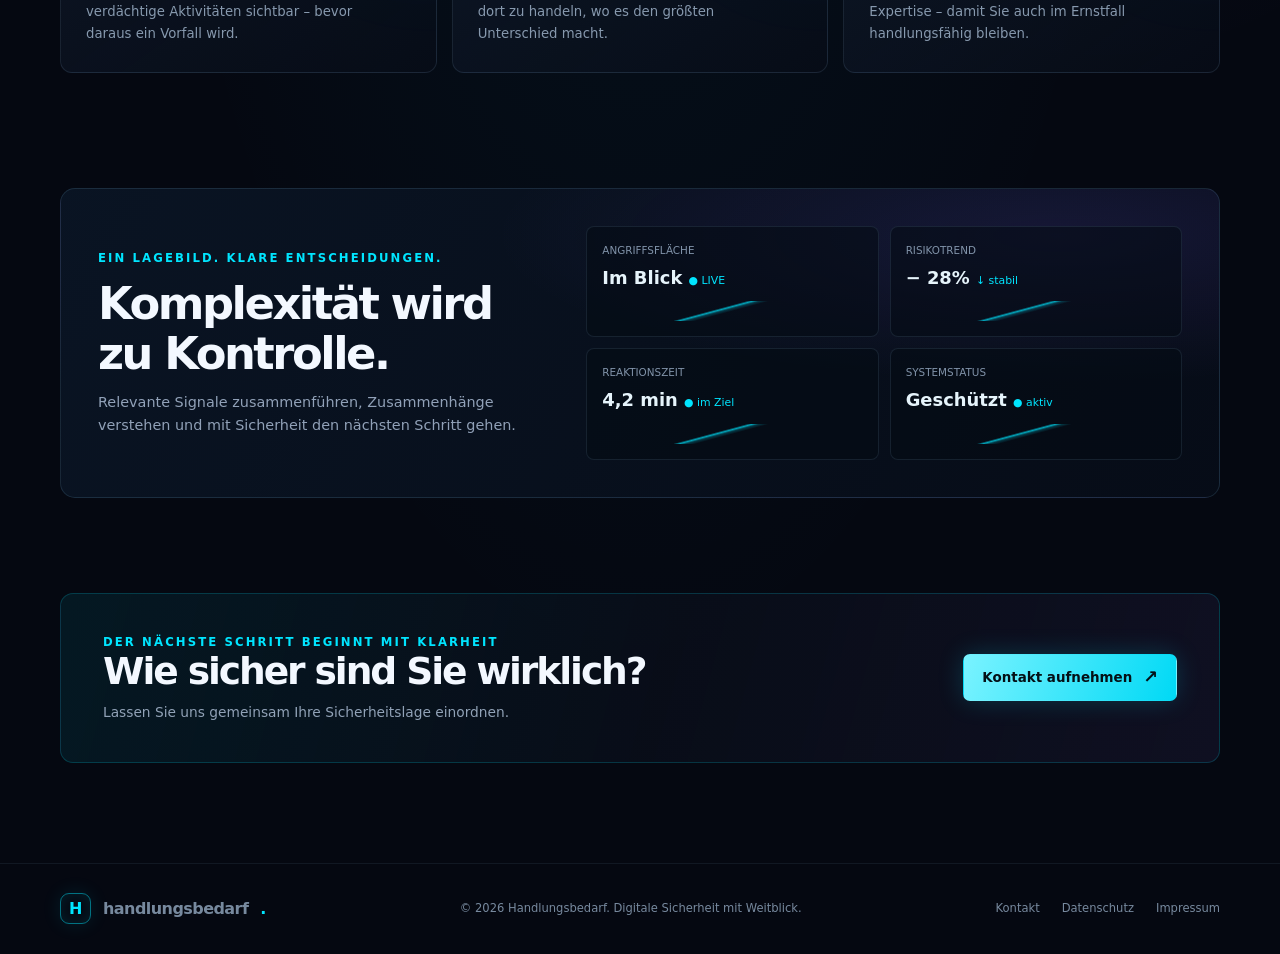
==== commit acf6762f: "Add centered logo and animated page loader Co-authored-by: IT-Deutschlandcom <337504818+IT-Deutschla" ====
--- a/index.html
+++ b/index.html
@@ -36,6 +36,8 @@
       overflow-x: hidden;
     }
 
+    body.loading { overflow: hidden; }
+
     body::before {
       position: fixed;
       z-index: -1;
@@ -58,11 +60,13 @@
       z-index: 3;
       display: flex;
       align-items: center;
-      justify-content: space-between;
+      justify-content: flex-end;
       min-height: 82px;
       border-bottom: 1px solid rgba(149, 188, 219, .09);
     }
 
+    .header-logo { position: absolute; top: 50%; left: 50%; z-index: 1; display: flex; width: 116px; height: 70px; align-items: center; justify-content: center; transform: translate(-50%, -50%); }
+    .header-logo img { display: block; width: 100%; height: 100%; object-fit: contain; }
     .brand { display: inline-flex; align-items: center; gap: 12px; font-size: 1rem; font-weight: 750; letter-spacing: -.035em; }
     .brand-mark { display: grid; width: 31px; height: 31px; place-items: center; border: 1px solid rgba(0, 229, 255, .48); border-radius: 9px; color: var(--cyan); box-shadow: inset 0 0 16px rgba(0, 229, 255, .11), 0 0 19px rgba(0, 229, 255, .1); }
     .brand-mark svg { width: 19px; height: 19px; }
@@ -175,7 +179,14 @@
     .footer-links { display: flex; gap: 22px; }
     .footer-links a:hover { color: var(--ice); }
 
+    .page-loader { position: fixed; z-index: 10000; inset: 0; display: grid; place-items: center; background: rgba(3, 5, 10, .98); opacity: 1; transition: opacity .4s ease, visibility .4s ease; }
+    .page-loader.is-hidden { visibility: hidden; opacity: 0; }
+    .loader-logo-wrap { position: relative; display: grid; width: clamp(150px, 30vw, 220px); aspect-ratio: 1; place-items: center; }
+    .loader-logo-wrap::before { position: absolute; inset: -10px; border: 10px solid transparent; border-radius: 50%; background: linear-gradient(#03050a, #03050a) padding-box, conic-gradient(from 0deg, #00e5ff, #157aff 38%, #87efff 56%, #0879ff 76%, #00e5ff) border-box; box-shadow: 0 0 24px rgba(0, 229, 255, .48), 0 0 55px rgba(21, 122, 255, .34); animation: loader-ring-spin 1.25s linear infinite; content: ""; }
+    .loader-logo { position: relative; z-index: 1; display: block; width: 100%; height: 100%; object-fit: contain; }
+
     @keyframes hover { 0%, 100% { transform: translate(-50%, -50%) translateY(0) rotateX(0deg); } 50% { transform: translate(-50%, -50%) translateY(-9px) rotateX(2deg); } }
+    @keyframes loader-ring-spin { to { transform: rotate(360deg); } }
     @keyframes globe-rotation { to { transform: rotateY(360deg); } }
     @keyframes float-a { 0%, 100% { transform: translateY(0); } 50% { transform: translateY(-8px); } }
     @keyframes float-b { 0%, 100% { transform: translateY(0); } 50% { transform: translateY(7px); } }
@@ -196,6 +207,7 @@
     @media (max-width: 680px) {
       .wrap { width: min(100% - 36px, 520px); }
       .topbar { min-height: 68px; }
+      .header-logo { width: 92px; height: 56px; }
       .nav { gap: 12px; }
       .nav a:not(.nav-cta) { display: none; }
       .nav-cta { padding: 8px 11px; font-size: .75rem; }
@@ -228,13 +240,16 @@
     }
   </style>
 </head>
-<body>
+<body class="loading">
+  <div class="page-loader" id="page-loader" role="status" aria-label="Seite wird geladen">
+    <div class="loader-logo-wrap">
+      <img class="loader-logo" src="https://github.com/user-attachments/assets/2533f974-fe27-440e-acd4-9732addbb43a" alt="">
+    </div>
+  </div>
+  <noscript><style>.page-loader { display: none; } body.loading { overflow-x: hidden; overflow-y: auto; }</style></noscript>
   <header class="wrap topbar">
-    <a class="brand" href="#" aria-label="Handlungsbedarf Startseite">
-      <span class="brand-mark" aria-hidden="true">
-        <svg viewBox="0 0 24 24" fill="none"><path d="M12 2.8 20 6v5.5c0 5.1-3.4 8.3-8 9.7-4.6-1.4-8-4.6-8-9.7V6l8-3.2Z" stroke="currentColor" stroke-width="1.5"/><path d="m8.6 12 2.1 2.1 4.8-4.8" stroke="currentColor" stroke-width="1.7" stroke-linecap="round" stroke-linejoin="round"/></svg>
-      </span>
-      handlungsbedarf<span style="color:var(--cyan)">.</span>
+    <a class="header-logo" href="#" aria-label="Handlungsbedarf Startseite">
+      <img src="https://github.com/user-attachments/assets/b4edfb2c-8bac-4085-8fe5-568aa66435d0" alt="IT Deutschland">
     </a>
     <nav class="nav" aria-label="Hauptnavigation">
       <a href="#loesungen">Lösungen</a>
@@ -387,6 +402,13 @@
     </div>
   </footer>
   <script>
+    const pageLoader = document.getElementById("page-loader");
+    window.setTimeout(() => {
+      pageLoader.classList.add("is-hidden");
+      document.body.classList.remove("loading");
+      window.setTimeout(() => pageLoader.remove(), 450);
+    }, 1500);
+
     const root = document.documentElement;
     let pointerFrame;
     window.addEventListener("pointermove", (event) => {
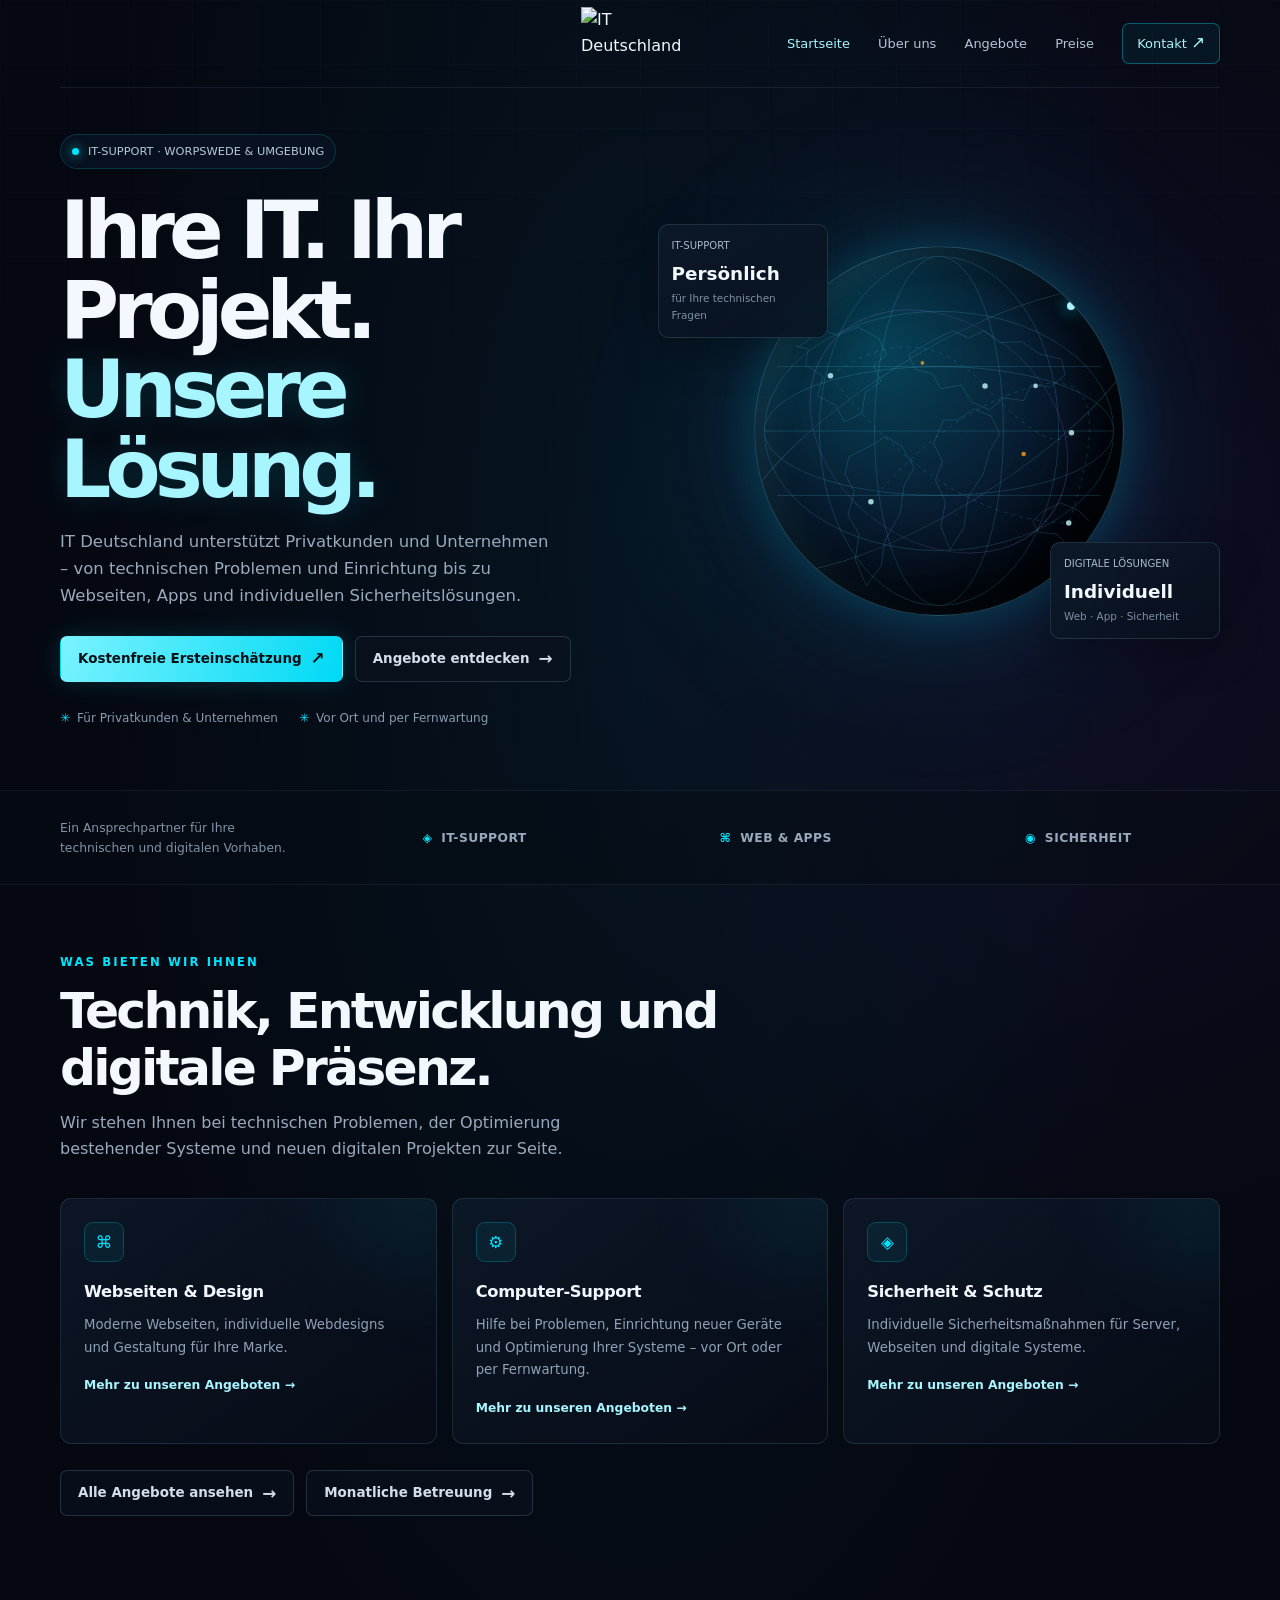
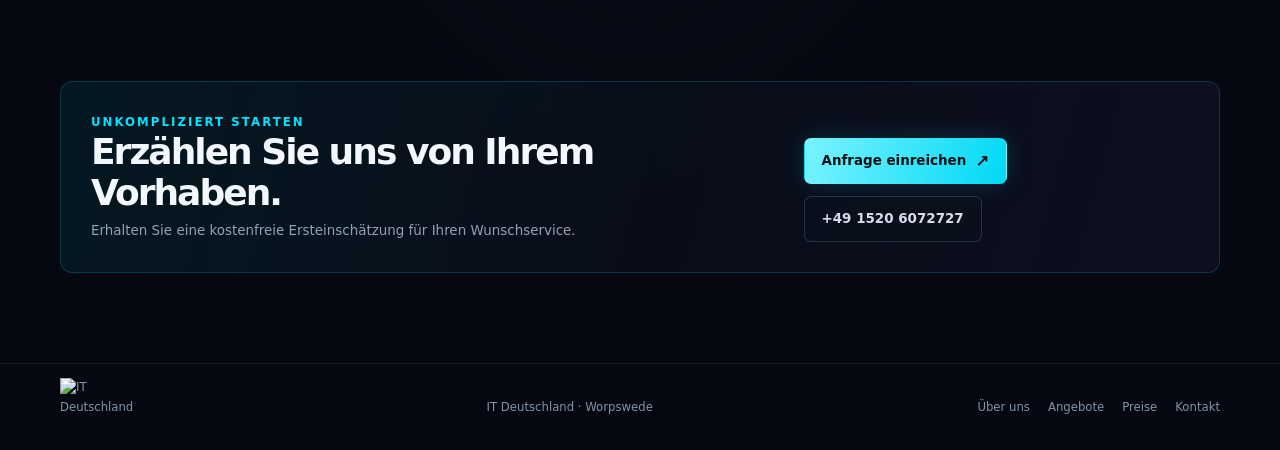
==== commit 098cf9ce: "Create multi-page IT Deutschland website Co-authored-by: IT-Deutschlandcom <337504818+IT-Deutschland" ====
--- a/index.html
+++ b/index.html
@@ -4,421 +4,86 @@
   <meta charset="utf-8">
   <meta name="viewport" content="width=device-width, initial-scale=1">
   <meta name="theme-color" content="#050811">
-  <meta name="description" content="Handlungsbedarf schützt digitale Infrastrukturen mit intelligenter Bedrohungserkennung und Security Operations rund um die Uhr.">
-  <link rel="icon" href="data:image/svg+xml,%3Csvg xmlns='http://www.w3.org/2000/svg' viewBox='0 0 32 32'%3E%3Crect width='32' height='32' rx='8' fill='%23050811'/%3E%3Cpath d='M16 4 26 8v7c0 6-4 10-10 12C10 25 6 21 6 15V8l10-4Z' fill='none' stroke='%2300e5ff' stroke-width='2'/%3E%3C/svg%3E">
-  <title>Handlungsbedarf — Klarheit in einer unsicheren Welt</title>
-  <style>
-    :root {
-      color-scheme: dark;
-      --ink: #f3f8ff;
-      --muted: #91a1b8;
-      --cyan: #00e5ff;
-      --ice: #a7f5ff;
-      --violet: #9b7aff;
-      --line: rgba(149, 188, 219, .13);
-      --panel: rgba(10, 19, 34, .72);
-      --spot-x: 50%;
-      --spot-y: 30%;
-    }
-
-    * { box-sizing: border-box; }
-
-    html { scroll-behavior: smooth; }
-
-    body {
-      margin: 0;
-      color: var(--ink);
-      background:
-        radial-gradient(ellipse at var(--spot-x) var(--spot-y), rgba(0, 174, 218, .075), transparent 34rem),
-        radial-gradient(ellipse at 86% 28%, rgba(130, 91, 255, .09), transparent 36rem),
-        #050811;
-      font: 16px/1.6 Inter, ui-sans-serif, system-ui, -apple-system, BlinkMacSystemFont, "Segoe UI", sans-serif;
-      overflow-x: hidden;
-    }
-
-    body.loading { overflow: hidden; }
-
-    body::before {
-      position: fixed;
-      z-index: -1;
-      inset: 0;
-      background-image: linear-gradient(rgba(114, 163, 199, .025) 1px, transparent 1px), linear-gradient(90deg, rgba(114, 163, 199, .025) 1px, transparent 1px);
-      background-size: 64px 64px;
-      content: "";
-      mask-image: linear-gradient(to bottom, black, transparent 90%);
-      pointer-events: none;
-    }
-
-    a { color: inherit; text-decoration: none; }
-    button, a { -webkit-tap-highlight-color: transparent; }
-    .wrap { width: min(1160px, calc(100% - 48px)); margin-inline: auto; }
-    .eyebrow { color: var(--cyan); font-size: .73rem; font-weight: 700; letter-spacing: .18em; text-transform: uppercase; }
-    .muted { color: var(--muted); }
-
-    .topbar {
-      position: relative;
-      z-index: 3;
-      display: flex;
-      align-items: center;
-      justify-content: flex-end;
-      min-height: 82px;
-      border-bottom: 1px solid rgba(149, 188, 219, .09);
-    }
-
-    .header-logo { position: absolute; top: 50%; left: 50%; z-index: 1; display: flex; width: 116px; height: 70px; align-items: center; justify-content: center; transform: translate(-50%, -50%); }
-    .header-logo img { display: block; width: 100%; height: 100%; object-fit: contain; }
-    .brand { display: inline-flex; align-items: center; gap: 12px; font-size: 1rem; font-weight: 750; letter-spacing: -.035em; }
-    .brand-mark { display: grid; width: 31px; height: 31px; place-items: center; border: 1px solid rgba(0, 229, 255, .48); border-radius: 9px; color: var(--cyan); box-shadow: inset 0 0 16px rgba(0, 229, 255, .11), 0 0 19px rgba(0, 229, 255, .1); }
-    .brand-mark svg { width: 19px; height: 19px; }
-    .nav { display: flex; align-items: center; gap: 34px; color: #aab8ca; font-size: .83rem; }
-    .nav a { transition: color .2s ease; }
-    .nav a:hover { color: var(--ice); }
-    .nav-cta { padding: 10px 17px; border: 1px solid rgba(0, 229, 255, .35); border-radius: 7px; color: var(--ice); background: rgba(0, 229, 255, .055); }
-
-    .hero {
-      position: relative;
-      display: grid;
-      min-height: 720px;
-      grid-template-columns: .92fr 1.08fr;
-      align-items: center;
-      gap: 24px;
-      padding-block: 74px 90px;
-    }
-
-    .hero-copy { position: relative; z-index: 2; padding-bottom: 10px; }
-    .status { display: inline-flex; align-items: center; gap: 9px; padding: 7px 11px; border: 1px solid rgba(0, 229, 255, .16); border-radius: 100px; color: #b7c8d8; background: rgba(10, 22, 38, .68); font-size: .72rem; }
-    .status-dot, .live-dot { width: 7px; height: 7px; border-radius: 50%; background: var(--cyan); box-shadow: 0 0 12px var(--cyan); }
-    h1 { max-width: 580px; margin: 23px 0 19px; font-size: clamp(3.2rem, 6.1vw, 5.7rem); font-weight: 610; line-height: .99; letter-spacing: -.075em; }
-    h1 span { color: var(--ice); text-shadow: 0 0 32px rgba(0, 229, 255, .19); }
-    .hero-copy > p { max-width: 475px; margin: 0; color: #9aaabd; font-size: 1.05rem; line-height: 1.75; }
-    .actions { display: flex; flex-wrap: wrap; gap: 13px; margin-top: 31px; }
-    .button { display: inline-flex; min-height: 47px; align-items: center; justify-content: center; gap: 11px; padding: 0 18px; border: 1px solid transparent; border-radius: 7px; font-size: .84rem; font-weight: 650; transition: transform .2s ease, box-shadow .2s ease, border-color .2s ease; }
-    .button:hover { transform: translateY(-2px); }
-    .button-primary { color: #041016; background: linear-gradient(110deg, #7af3ff, #00d9f5); box-shadow: 0 0 26px rgba(0, 229, 255, .18); }
-    .button-primary:hover { box-shadow: 0 0 34px rgba(0, 229, 255, .3); }
-    .button-secondary { border-color: rgba(157, 184, 209, .2); color: #d3deea; background: rgba(11, 18, 30, .58); }
-    .arrow { font-size: 1.1rem; line-height: 1; }
-    .hero-proof { display: flex; flex-wrap: wrap; gap: 21px; margin-top: 35px; color: #7f91a6; font-size: .72rem; }
-    .hero-proof span { display: inline-flex; align-items: center; gap: 7px; }
-    .check { color: var(--cyan); font-size: .9rem; }
-
-    .visual { position: relative; min-width: 0; height: 540px; perspective: 1000px; }
-    .visual::before { position: absolute; top: 50%; left: 50%; width: 470px; height: 470px; border-radius: 50%; background: rgba(0, 184, 231, .14); filter: blur(85px); transform: translate(-50%, -50%); content: ""; }
-    .visual::after { position: absolute; top: 18%; right: 7%; width: 210px; height: 210px; border-radius: 50%; background: rgba(130, 91, 255, .11); filter: blur(70px); content: ""; }
-    .globe-stage { position: absolute; top: 50%; left: 50%; width: min(430px, 85vw); aspect-ratio: 1; transform: translate(-50%, -50%); transform-style: preserve-3d; animation: hover 8s ease-in-out infinite; }
-    .globe-halo { position: absolute; inset: 3%; border: 1px solid rgba(114, 231, 255, .17); border-radius: 50%; background: radial-gradient(circle at 34% 29%, rgba(0, 229, 255, .17), rgba(9, 29, 51, .42) 43%, rgba(2, 8, 18, .94) 74%); box-shadow: inset -26px -16px 58px rgba(0, 0, 0, .8), inset 12px 5px 30px rgba(108, 233, 255, .17), 0 0 50px rgba(0, 211, 255, .16), 0 0 120px rgba(0, 165, 235, .09); overflow: hidden; }
-    .globe-halo::before { position: absolute; inset: -10%; border-radius: 50%; background: linear-gradient(110deg, transparent 31%, rgba(193, 250, 255, .12) 47%, transparent 58%); transform: rotate(-24deg); content: ""; }
-    .globe-svg { position: absolute; inset: 0; width: 100%; height: 100%; overflow: visible; transform-origin: 50% 50%; transform-style: preserve-3d; backface-visibility: hidden; animation: globe-rotation 44s linear infinite; }
-    .grid-lines { fill: none; stroke: rgba(89, 222, 255, .21); stroke-width: .8; }
-    .continent { fill: rgba(39, 169, 204, .105); stroke: rgba(105, 229, 255, .61); stroke-width: 1.1; }
-    .route { fill: none; stroke: url(#routeGlow); stroke-width: 1.25; stroke-dasharray: 4 5; animation: dash 16s linear infinite; }
-    .node { fill: #b6f8ff; filter: drop-shadow(0 0 5px #00e5ff); }
-    .orbit { position: absolute; inset: 0; border: 1px solid rgba(123, 225, 255, .29); border-radius: 50%; transform: rotate(-28deg) scaleY(.39); box-shadow: 0 0 15px rgba(0, 229, 255, .1); }
-    .orbit.orbit-two { inset: -7%; border-color: rgba(155, 122, 255, .3); transform: rotate(48deg) scaleY(.43); }
-    .orbit.orbit-three { inset: 14% -13%; border-color: rgba(119, 213, 255, .14); transform: rotate(14deg) scaleY(.64); }
-    .orbit-dot { position: absolute; top: 17%; right: 15%; width: 6px; height: 6px; border-radius: 50%; background: var(--ice); box-shadow: 0 0 12px var(--cyan); }
-    .orbit-two .orbit-dot { top: auto; right: auto; bottom: 8%; left: 20%; background: var(--violet); box-shadow: 0 0 13px var(--violet); }
-    .scanline { position: absolute; top: 24%; left: 8%; width: 84%; height: 1px; background: linear-gradient(90deg, transparent, rgba(109, 239, 255, .55), transparent); filter: blur(1px); animation: scan 7s ease-in-out infinite; }
-    .monitor { position: absolute; z-index: 1; padding: 13px 15px; border: 1px solid rgba(132, 189, 221, .17); border-radius: 10px; background: linear-gradient(145deg, rgba(13, 26, 42, .88), rgba(8, 15, 27, .7)); box-shadow: 0 15px 40px rgba(0, 0, 0, .24), inset 0 1px rgba(255, 255, 255, .035); backdrop-filter: blur(14px); }
-    .monitor-top { top: 67px; left: 0; width: 169px; animation: float-a 7s ease-in-out infinite; }
-    .monitor-bottom { right: 0; bottom: 72px; width: 190px; animation: float-b 8s ease-in-out infinite; }
-    .monitor-label { display: flex; align-items: center; justify-content: space-between; color: #a9bacb; font-size: .66rem; }
-    .monitor-value { margin-top: 8px; color: #eef9ff; font-size: 1.3rem; font-weight: 650; letter-spacing: -.04em; }
-    .monitor-sub { color: #75899f; font-size: .65rem; }
-    .mini-bars { display: flex; height: 29px; align-items: end; gap: 4px; margin-top: 9px; }
-    .mini-bars i { flex: 1; height: var(--h); border-radius: 2px 2px 0 0; background: linear-gradient(to top, rgba(0, 229, 255, .18), rgba(0, 229, 255, .9)); }
-    .monitor-metric { display: flex; align-items: center; gap: 8px; margin-top: 8px; color: #dce8f1; font-size: .69rem; }
-    .metric-ring { display: grid; width: 29px; height: 29px; place-items: center; border: 2px solid rgba(0, 229, 255, .65); border-right-color: rgba(0, 229, 255, .15); border-radius: 50%; color: var(--ice); font-size: .55rem; }
-    .floating-tag { position: absolute; top: 30px; right: 35px; display: flex; align-items: center; gap: 8px; padding: 8px 11px; border: 1px solid rgba(155, 122, 255, .22); border-radius: 7px; color: #c4b8ff; background: rgba(18, 14, 36, .65); font-size: .65rem; }
-
-    .trust { border-block: 1px solid rgba(149, 188, 219, .09); background: rgba(7, 12, 21, .5); }
-    .trust-inner { display: flex; min-height: 105px; align-items: center; justify-content: space-between; gap: 24px; }
-    .trust-caption { max-width: 180px; color: #73869d; font-size: .72rem; }
-    .trust-items { display: flex; flex: 1; justify-content: space-around; gap: 16px; color: #98a9bc; font-size: .82rem; font-weight: 650; letter-spacing: .035em; }
-    .trust-items span { display: inline-flex; align-items: center; gap: 9px; }
-    .trust-icon { color: #71dff3; font-size: 1rem; }
-
-    section.content-section { padding-block: 115px; }
-    .section-heading { max-width: 640px; margin-bottom: 45px; }
-    h2 { margin: 12px 0 13px; font-size: clamp(2.1rem, 4vw, 3.2rem); font-weight: 570; line-height: 1.1; letter-spacing: -.055em; }
-    .section-heading p { max-width: 540px; margin: 0; color: var(--muted); }
-    .cards { display: grid; grid-template-columns: repeat(3, 1fr); gap: 15px; }
-    .card { position: relative; min-height: 220px; padding: 25px; border: 1px solid var(--line); border-radius: 12px; background: linear-gradient(145deg, rgba(14, 25, 41, .83), rgba(8, 13, 24, .69)); overflow: hidden; }
-    .card::after { position: absolute; top: -90px; right: -80px; width: 180px; height: 180px; border-radius: 50%; background: rgba(0, 229, 255, .07); filter: blur(55px); content: ""; }
-    .card-icon { display: grid; width: 41px; height: 41px; place-items: center; border: 1px solid rgba(0, 229, 255, .22); border-radius: 9px; color: var(--cyan); background: rgba(0, 229, 255, .06); }
-    .card-icon svg { width: 20px; height: 20px; }
-    .card h3 { margin: 24px 0 8px; font-size: 1.02rem; font-weight: 640; letter-spacing: -.02em; }
-    .card p { max-width: 300px; margin: 0; color: #8799ae; font-size: .83rem; line-height: 1.7; }
-
-    .platform {
-      position: relative;
-      display: grid;
-      grid-template-columns: .85fr 1.15fr;
-      align-items: center;
-      gap: 48px;
-      padding: 37px;
-      border: 1px solid rgba(116, 179, 214, .16);
-      border-radius: 15px;
-      background: radial-gradient(ellipse at 86% 15%, rgba(130, 91, 255, .12), transparent 40%), linear-gradient(120deg, rgba(10, 21, 36, .94), rgba(7, 13, 24, .92));
-      overflow: hidden;
-    }
-    .platform-copy h2 { font-size: clamp(2rem, 3.7vw, 2.8rem); }
-    .platform-copy p { margin: 0; color: var(--muted); font-size: .9rem; }
-    .telemetry { display: grid; grid-template-columns: 1fr 1fr; gap: 11px; }
-    .telemetry-cell { padding: 15px; border: 1px solid rgba(143, 191, 220, .12); border-radius: 8px; background: rgba(5, 11, 21, .56); }
-    .telemetry-cell span { display: block; color: #8193a9; font-size: .65rem; }
-    .telemetry-cell strong { display: block; margin-top: 5px; color: #e6f4fb; font-size: 1.12rem; font-weight: 600; }
-    .telemetry-cell strong em { color: var(--cyan); font-size: .68rem; font-style: normal; font-weight: 500; }
-    .telemetry-line { height: 20px; margin-top: 9px; background: linear-gradient(165deg, transparent 43%, rgba(0, 229, 255, .7) 45%, rgba(0, 229, 255, .2) 47%, transparent 50%); }
-
-    .closing { display: flex; align-items: center; justify-content: space-between; gap: 30px; margin-block: 95px 100px; padding: 39px 42px; border: 1px solid rgba(0, 229, 255, .18); border-radius: 13px; background: linear-gradient(105deg, rgba(0, 229, 255, .075), rgba(12, 18, 31, .54) 52%, rgba(155, 122, 255, .07)); }
-    .closing h2 { margin: 0 0 8px; font-size: clamp(1.7rem, 3vw, 2.35rem); }
-    .closing p { margin: 0; color: #91a2b7; font-size: .86rem; }
-    footer { border-top: 1px solid rgba(149, 188, 219, .09); }
-    .footer-inner { display: flex; min-height: 90px; align-items: center; justify-content: space-between; gap: 20px; color: #77899e; font-size: .72rem; }
-    .footer-links { display: flex; gap: 22px; }
-    .footer-links a:hover { color: var(--ice); }
-
-    .page-loader { position: fixed; z-index: 10000; inset: 0; display: grid; place-items: center; background: rgba(3, 5, 10, .98); opacity: 1; transition: opacity .4s ease, visibility .4s ease; }
-    .page-loader.is-hidden { visibility: hidden; opacity: 0; }
-    .loader-logo-wrap { position: relative; display: grid; width: clamp(150px, 30vw, 220px); aspect-ratio: 1; place-items: center; }
-    .loader-logo-wrap::before { position: absolute; inset: -10px; border: 10px solid transparent; border-radius: 50%; background: linear-gradient(#03050a, #03050a) padding-box, conic-gradient(from 0deg, #00e5ff, #157aff 38%, #87efff 56%, #0879ff 76%, #00e5ff) border-box; box-shadow: 0 0 24px rgba(0, 229, 255, .48), 0 0 55px rgba(21, 122, 255, .34); animation: loader-ring-spin 1.25s linear infinite; content: ""; }
-    .loader-logo { position: relative; z-index: 1; display: block; width: 100%; height: 100%; object-fit: contain; }
-
-    @keyframes hover { 0%, 100% { transform: translate(-50%, -50%) translateY(0) rotateX(0deg); } 50% { transform: translate(-50%, -50%) translateY(-9px) rotateX(2deg); } }
-    @keyframes loader-ring-spin { to { transform: rotate(360deg); } }
-    @keyframes globe-rotation { to { transform: rotateY(360deg); } }
-    @keyframes float-a { 0%, 100% { transform: translateY(0); } 50% { transform: translateY(-8px); } }
-    @keyframes float-b { 0%, 100% { transform: translateY(0); } 50% { transform: translateY(7px); } }
-    @keyframes dash { to { stroke-dashoffset: -120; } }
-    @keyframes scan { 0%, 100% { opacity: 0; transform: translateY(0); } 20%, 75% { opacity: .8; } 90% { opacity: 0; transform: translateY(210px); } }
-
-    @media (max-width: 900px) {
-      .hero { min-height: 650px; grid-template-columns: 1fr 1fr; gap: 0; }
-      .visual { height: 470px; }
-      .globe-stage { width: min(370px, 76vw); }
-      .monitor-top { left: -12px; }
-      .monitor-bottom { right: -9px; }
-      .trust-inner { align-items: flex-start; flex-direction: column; justify-content: center; padding-block: 22px; }
-      .trust-items { width: 100%; justify-content: space-between; }
-      .platform { gap: 25px; padding: 28px; }
-    }
-
-    @media (max-width: 680px) {
-      .wrap { width: min(100% - 36px, 520px); }
-      .topbar { min-height: 68px; }
-      .header-logo { width: 92px; height: 56px; }
-      .nav { gap: 12px; }
-      .nav a:not(.nav-cta) { display: none; }
-      .nav-cta { padding: 8px 11px; font-size: .75rem; }
-      .hero { display: flex; min-height: auto; flex-direction: column; align-items: stretch; gap: 0; padding-block: 68px 47px; }
-      .hero-copy { padding: 0; }
-      h1 { max-width: 490px; margin-top: 20px; font-size: clamp(3.15rem, 13vw, 4.5rem); }
-      .hero-copy > p { font-size: .96rem; }
-      .hero-proof { gap: 12px 17px; margin-top: 24px; }
-      .visual { height: min(108vw, 440px); margin-top: 12px; }
-      .globe-stage { width: min(82vw, 390px); }
-      .visual::before { width: min(340px, calc(100vw - 40px)); height: min(340px, calc(100vw - 40px)); }
-      .orbit.orbit-three { inset: 14% -5%; }
-      .monitor { padding: 10px 11px; }
-      .monitor-top { top: 28px; left: -4px; width: 146px; }
-      .monitor-bottom { right: -3px; bottom: 27px; width: 163px; }
-      .floating-tag { top: 4px; right: 0; font-size: .58rem; }
-      .trust-items { flex-wrap: wrap; justify-content: flex-start; gap: 16px 24px; font-size: .73rem; }
-      section.content-section { padding-block: 76px; }
-      .section-heading { margin-bottom: 29px; }
-      .cards { grid-template-columns: 1fr; }
-      .card { min-height: 0; padding: 22px; }
-      .card h3 { margin-top: 17px; }
-      .platform { grid-template-columns: 1fr; gap: 25px; padding: 23px; }
-      .closing { align-items: flex-start; flex-direction: column; margin-block: 68px 70px; padding: 27px 23px; }
-      .footer-inner { align-items: flex-start; flex-direction: column; justify-content: center; padding-block: 20px; }
-    }
-
-    @media (prefers-reduced-motion: reduce) {
-      *, *::before, *::after { scroll-behavior: auto !important; animation-duration: .01ms !important; animation-iteration-count: 1 !important; transition-duration: .01ms !important; }
-    }
-  </style>
+  <meta name="description" content="IT Deutschland: IT-Support für Privatkunden und Unternehmen, Webseiten, Apps, Marketing, Design und Sicherheitslösungen.">
+  <title>IT Deutschland | IT Support für Groß- und Kleinkunden</title>
+  <link rel="icon" href="data:image/svg+xml,%3Csvg xmlns='http://www.w3.org/2000/svg' viewBox='0 0 32 32'%3E%3Ccircle cx='16' cy='16' r='14' fill='%23050811' stroke='%2300e5ff'/%3E%3Ctext x='16' y='22' text-anchor='middle' font-size='17' font-family='Arial' font-weight='bold' fill='white'%3EIT%3C/text%3E%3C/svg%3E">
+  <link rel="stylesheet" href="styles.css">
+  <script src="site.js" defer></script>
 </head>
 <body class="loading">
-  <div class="page-loader" id="page-loader" role="status" aria-label="Seite wird geladen">
-    <div class="loader-logo-wrap">
-      <img class="loader-logo" src="https://github.com/user-attachments/assets/2533f974-fe27-440e-acd4-9732addbb43a" alt="">
-    </div>
-  </div>
-  <noscript><style>.page-loader { display: none; } body.loading { overflow-x: hidden; overflow-y: auto; }</style></noscript>
+  <div class="page-loader" id="page-loader" role="status" aria-label="Seite wird geladen"><div class="loader-logo-wrap"><img class="loader-logo" src="https://github.com/user-attachments/assets/2533f974-fe27-440e-acd4-9732addbb43a" alt=""></div></div>
+  <noscript><style>.page-loader { display: none; } body.loading { overflow: auto; }</style></noscript>
   <header class="wrap topbar">
-    <a class="header-logo" href="#" aria-label="Handlungsbedarf Startseite">
-      <img src="https://github.com/user-attachments/assets/b4edfb2c-8bac-4085-8fe5-568aa66435d0" alt="IT Deutschland">
-    </a>
-    <nav class="nav" aria-label="Hauptnavigation">
-      <a href="#loesungen">Lösungen</a>
-      <a href="#plattform">Plattform</a>
-      <a href="#kontakt" class="nav-cta">Gespräch vereinbaren <span class="arrow">↗</span></a>
+    <button class="menu-toggle" type="button" aria-expanded="false" aria-controls="primary-navigation">Menü</button>
+    <a class="header-logo" href="index.html" aria-label="IT Deutschland Startseite"><img src="https://github.com/user-attachments/assets/b4edfb2c-8bac-4085-8fe5-568aa66435d0" alt="IT Deutschland"></a>
+    <nav class="nav" id="primary-navigation" aria-label="Hauptnavigation">
+      <a href="index.html" aria-current="page">Startseite</a><a href="about.html">Über uns</a><a href="it_service_list.html">Angebote</a><a href="Monatsbetreuung.html">Preise</a><a href="kontakt.html" class="nav-cta">Kontakt <span class="arrow">↗</span></a>
     </nav>
   </header>
-
   <main>
-    <section class="wrap hero" aria-labelledby="hero-title">
+    <section class="wrap home-hero">
       <div class="hero-copy">
-        <div class="status"><span class="status-dot"></span> SECURITY OPERATIONS · 24/7 AKTIV</div>
-        <h1 id="hero-title">Klarheit in<br>einer <span>unsicheren</span><br>Welt.</h1>
-        <p>Wir erkennen Risiken, bevor sie zum Problem werden. Intelligente Cybersecurity für die digitale Welt von morgen.</p>
+        <div class="hero-status"><span class="status-dot"></span> IT-SUPPORT · WORPSWEDE &amp; UMGEBUNG</div>
+        <h1>Ihre IT. Ihr Projekt.<br><span>Unsere Lösung.</span></h1>
+        <p>IT Deutschland unterstützt Privatkunden und Unternehmen – von technischen Problemen und Einrichtung bis zu Webseiten, Apps und individuellen Sicherheitslösungen.</p>
         <div class="actions">
-          <a class="button button-primary" href="#kontakt">Sicherheitslage besprechen <span class="arrow">↗</span></a>
-          <a class="button button-secondary" href="#loesungen">Unsere Lösungen <span class="arrow">→</span></a>
+          <a class="button button-primary" href="kontakt.html">Kostenfreie Ersteinschätzung <span class="arrow">↗</span></a>
+          <a class="button button-secondary" href="it_service_list.html">Angebote entdecken <span class="arrow">→</span></a>
         </div>
-        <div class="hero-proof">
-          <span><span class="check">✳</span> Proaktiv statt reaktiv</span>
-          <span><span class="check">✳</span> Mensch &amp; Technologie</span>
+        <div class="hero-proof"><span><span class="check">✳</span> Für Privatkunden &amp; Unternehmen</span><span><span class="check">✳</span> Vor Ort und per Fernwartung</span></div>
+      </div>
+      <div class="hero-visual" aria-label="Abstrakte digitale Netzwerkkugel">
+        <div class="hero-widget top"><div class="widget-label">IT-SUPPORT</div><div class="widget-value">Persönlich</div><div class="widget-sub">für Ihre technischen Fragen</div></div>
+        <div class="hero-globe" aria-hidden="true">
+          <svg class="globe-grid" viewBox="0 0 400 400">
+            <defs><clipPath id="globe-clip"><circle cx="200" cy="200" r="190"/></clipPath></defs>
+            <g clip-path="url(#globe-clip)">
+              <g>
+                <ellipse cx="200" cy="200" rx="190" ry="70"/><ellipse cx="200" cy="200" rx="190" ry="130"/>
+                <ellipse cx="200" cy="200" rx="70" ry="190"/><ellipse cx="200" cy="200" rx="130" ry="190"/>
+                <path d="M10 200h380M24 130h352M24 270h352"/>
+              </g>
+              <g class="land">
+                <path d="m48 108 25-18 17 6 22-9 22 12 9 18-14 12 8 17-17 12-4 23-19 9-9-18-20-10 6-21-19-13 3-17-13-3Z"/>
+                <path d="m122 218 20-12 18 11 13 23-11 19-4 30-17 31-4 27-16 21-12-28 4-28-12-21 7-25-10-19 4-19Z"/>
+                <path d="m194 101 21-10 17 8 17-8 17 13 24-1 19 13 24 6 4 17-16 13-21-2-8 17-22-3-15 13-19-8-12-19-22 4-9-16-19-5-7-16Z"/>
+                <path d="m220 188 18-12 19 8 9 19-11 19-7 25-16 24-5 34-15 24-10-25 5-27-11-24 8-20-10-20 11-25Z"/>
+                <path d="m312 288 20-10 19 8 18 17-8 17-23 3-10-11-20-2-6-12 10-10Z"/>
+              </g>
+              <g class="connection"><path d="M82 140Q177 72 250 151T344 202"/><path d="M126 277Q210 176 305 151T341 300"/><path d="M82 140Q203 297 341 300"/></g>
+              <g fill="#c6faff"><circle cx="82" cy="140" r="3"/><circle cx="250" cy="151" r="3"/><circle cx="344" cy="202" r="3"/><circle cx="126" cy="277" r="3"/><circle cx="305" cy="151" r="2.5"/><circle cx="341" cy="300" r="3"/></g>
+              <g fill="#ff9a19"><circle cx="182" cy="126" r="2"/><circle cx="292" cy="225" r="2.5"/></g>
+            </g>
+          </svg>
+          <span class="orbit-dot"></span>
         </div>
-      </div>
-
-      <div class="visual" aria-label="Globale Sicherheitsüberwachung in Echtzeit">
-        <div class="floating-tag"><span class="live-dot"></span> GLOBAL THREAT INTELLIGENCE</div>
-        <div class="globe-stage" aria-hidden="true">
-          <div class="globe-halo">
-            <svg class="globe-svg" viewBox="0 0 440 440" role="img" aria-label="Abstrakte Netzwerkkarte">
-              <defs>
-                <clipPath id="sphere"><circle cx="220" cy="220" r="211"/></clipPath>
-                <radialGradient id="routeGlow"><stop stop-color="#b5f9ff"/><stop offset="1" stop-color="#00b8ed" stop-opacity=".35"/></radialGradient>
-              </defs>
-              <g clip-path="url(#sphere)">
-                <g class="grid-lines">
-                  <ellipse cx="220" cy="220" rx="211" ry="78"/><ellipse cx="220" cy="220" rx="211" ry="145"/>
-                  <ellipse cx="220" cy="220" rx="78" ry="211"/><ellipse cx="220" cy="220" rx="145" ry="211"/>
-                  <path d="M9 220h422M22 146h396M22 294h396"/>
-                </g>
-                <g class="continent">
-                  <path d="m55 112 22-18 17 4 15-12 25 7 12 14-7 12 16 6-4 18-21 7-8 19-16 7-4 25-16 6-6-20-17-12 4-17-16-9 4-17-12-20Z"/>
-                  <path d="m129 210 17-8 21 9 12 19-8 20-6 28-14 25-8 37-15 17-11-25 3-32-12-21 4-27-10-19 8-23Z"/>
-                  <path d="m193 111 18-14 21 7 13-7 12 11 22-1 14 12 23 3 12 17-11 13-20 1-9 15-24-2-12 12-22-5-11-16-20 1-7-17-18-4-7-15Z"/>
-                  <path d="m219 178 17-11 21 7 9 17-9 14-10 28-13 25-4 35-13 24-11-21 5-33-10-23 6-22-11-23 10-17Z"/>
-                  <path d="m315 286 18-10 19 6 19 15-5 17-21 5-12-9-18-1-8-12 8-11Z"/>
-                  <path d="m349 186 14-9 12 8 7 21-9 18-13-4-5-18-6-16Z"/>
-                </g>
-                <g class="route">
-                  <path d="M91 141Q174 77 251 153T363 208"/>
-                  <path d="M131 276Q198 183 307 151T348 297"/>
-                  <path d="M87 143Q205 291 348 297"/>
-                  <path d="M157 224Q241 103 363 208"/>
-                </g>
-                <g class="node">
-                  <circle cx="91" cy="141" r="3.1"/><circle cx="251" cy="153" r="2.7"/><circle cx="363" cy="208" r="3.2"/>
-                  <circle cx="131" cy="276" r="2.8"/><circle cx="307" cy="151" r="2.5"/><circle cx="348" cy="297" r="3"/>
-                  <circle cx="157" cy="224" r="2.2"/><circle cx="207" cy="189" r="2.5"/>
-                </g>
-                <g fill="#9b7aff" opacity=".9">
-                  <circle cx="182" cy="124" r="2.2"/><circle cx="291" cy="226" r="2.4"/><circle cx="169" cy="311" r="2"/>
-                </g>
-              </g>
-            </svg>
-            <div class="scanline"></div>
-          </div>
-          <div class="orbit"><span class="orbit-dot"></span></div>
-          <div class="orbit orbit-two"><span class="orbit-dot"></span></div>
-          <div class="orbit orbit-three"></div>
-        </div>
-        <div class="monitor monitor-top">
-          <div class="monitor-label"><span>BEDROHUNGEN ERKANNT</span><span class="live-dot"></span></div>
-          <div class="monitor-value">1.284 <span style="color:#76eaff;font-size:.7rem;font-weight:500">↗ 12%</span></div>
-          <div class="monitor-sub">letzte 24 Stunden</div>
-          <div class="mini-bars" aria-hidden="true"><i style="--h:39%"></i><i style="--h:61%"></i><i style="--h:48%"></i><i style="--h:76%"></i><i style="--h:56%"></i><i style="--h:88%"></i><i style="--h:68%"></i><i style="--h:100%"></i><i style="--h:78%"></i><i style="--h:91%"></i></div>
-        </div>
-        <div class="monitor monitor-bottom">
-          <div class="monitor-label"><span>NETZWERKSTATUS</span><span style="color:#6deec7">GESCHÜTZT</span></div>
-          <div class="monitor-metric"><span class="metric-ring">99</span><span>Resilienz-Score<br><span class="monitor-sub">Alle Systeme aktiv</span></span></div>
-        </div>
+        <div class="hero-widget bottom"><div class="widget-label">DIGITALE LÖSUNGEN</div><div class="widget-value">Individuell</div><div class="widget-sub">Web · App · Sicherheit</div></div>
       </div>
     </section>
-
     <div class="trust">
       <div class="wrap trust-inner">
-        <div class="trust-caption">Sicherheit, die mit Ihrer digitalen Welt wächst.</div>
-        <div class="trust-items">
-          <span><span class="trust-icon">◈</span> CYBER DEFENSE</span>
-          <span><span class="trust-icon">⌁</span> THREAT INTELLIGENCE</span>
-          <span><span class="trust-icon">◉</span> SECURITY OPERATIONS</span>
-        </div>
+        <div class="trust-caption">Ein Ansprechpartner für Ihre technischen und digitalen Vorhaben.</div>
+        <div class="trust-items"><span><span class="trust-icon">◈</span> IT-SUPPORT</span><span><span class="trust-icon">⌘</span> WEB &amp; APPS</span><span><span class="trust-icon">◉</span> SICHERHEIT</span></div>
       </div>
     </div>
-
-    <section class="wrap content-section" id="loesungen" aria-labelledby="solutions-title">
+    <section class="wrap content-section">
       <div class="section-heading">
-        <div class="eyebrow">Sicherheit mit Weitblick</div>
-        <h2 id="solutions-title">Bedrohungen verstehen.<br>Handlungsfähig bleiben.</h2>
-        <p>Ein klarer Blick auf Ihre Angriffsfläche – und ein Team, das weiß, was als Nächstes zu tun ist.</p>
+        <div class="eyebrow">Was bieten wir Ihnen</div>
+        <h2>Technik, Entwicklung und digitale Präsenz.</h2>
+        <p>Wir stehen Ihnen bei technischen Problemen, der Optimierung bestehender Systeme und neuen digitalen Projekten zur Seite.</p>
       </div>
       <div class="cards">
-        <article class="card">
-          <div class="card-icon" aria-hidden="true"><svg viewBox="0 0 24 24" fill="none"><path d="M12 3 20 6v5.4c0 5-3.3 8.1-8 9.6-4.7-1.5-8-4.6-8-9.6V6l8-3Z" stroke="currentColor" stroke-width="1.5"/><path d="M12 7v5l3 2" stroke="currentColor" stroke-width="1.5" stroke-linecap="round"/></svg></div>
-          <h3>Bedrohungen früh erkennen</h3>
-          <p>Kontinuierliche Überwachung macht verdächtige Aktivitäten sichtbar – bevor daraus ein Vorfall wird.</p>
-        </article>
-        <article class="card">
-          <div class="card-icon" aria-hidden="true"><svg viewBox="0 0 24 24" fill="none"><path d="M4 17.5 9 12l3.5 3.5L20 7" stroke="currentColor" stroke-width="1.6" stroke-linecap="round" stroke-linejoin="round"/><path d="M14.5 7H20v5.5" stroke="currentColor" stroke-width="1.6" stroke-linecap="round" stroke-linejoin="round"/><path d="M4 21h16" stroke="currentColor" stroke-width="1.2" stroke-linecap="round"/></svg></div>
-          <h3>Risiken gezielt reduzieren</h3>
-          <p>Priorisierte Erkenntnisse helfen Ihrem Team, dort zu handeln, wo es den größten Unterschied macht.</p>
-        </article>
-        <article class="card">
-          <div class="card-icon" aria-hidden="true"><svg viewBox="0 0 24 24" fill="none"><circle cx="12" cy="12" r="8.5" stroke="currentColor" stroke-width="1.5"/><path d="M12 7.5v4.8l3.2 1.9" stroke="currentColor" stroke-width="1.5" stroke-linecap="round"/><path d="M3.8 5.4 6 7.2M20.2 5.4 18 7.2" stroke="currentColor" stroke-width="1.3" stroke-linecap="round"/></svg></div>
-          <h3>Rund um die Uhr vorbereitet</h3>
-          <p>Klare Abläufe und erfahrene Security-Expertise – damit Sie auch im Ernstfall handlungsfähig bleiben.</p>
-        </article>
+        <article class="card"><div class="card-icon" aria-hidden="true">⌘</div><h3>Webseiten &amp; Design</h3><p>Moderne Webseiten, individuelle Webdesigns und Gestaltung für Ihre Marke.</p><a class="card-link" href="it_service_list.html">Mehr zu unseren Angeboten →</a></article>
+        <article class="card"><div class="card-icon" aria-hidden="true">⚙</div><h3>Computer-Support</h3><p>Hilfe bei Problemen, Einrichtung neuer Geräte und Optimierung Ihrer Systeme – vor Ort oder per Fernwartung.</p><a class="card-link" href="it_service_list.html">Mehr zu unseren Angeboten →</a></article>
+        <article class="card"><div class="card-icon" aria-hidden="true">◈</div><h3>Sicherheit &amp; Schutz</h3><p>Individuelle Sicherheitsmaßnahmen für Server, Webseiten und digitale Systeme.</p><a class="card-link" href="it_service_list.html">Mehr zu unseren Angeboten →</a></article>
       </div>
+      <div class="actions"><a class="button button-secondary" href="it_service_list.html">Alle Angebote ansehen <span class="arrow">→</span></a><a class="button button-secondary" href="Monatsbetreuung.html">Monatliche Betreuung <span class="arrow">→</span></a></div>
     </section>
-
-    <section class="wrap" id="plattform" aria-labelledby="platform-title">
-      <div class="platform">
-        <div class="platform-copy">
-          <div class="eyebrow">Ein Lagebild. Klare Entscheidungen.</div>
-          <h2 id="platform-title">Komplexität wird zu Kontrolle.</h2>
-          <p>Relevante Signale zusammenführen, Zusammenhänge verstehen und mit Sicherheit den nächsten Schritt gehen.</p>
-        </div>
-        <div class="telemetry" aria-label="Beispielansicht eines Sicherheits-Dashboards">
-          <div class="telemetry-cell"><span>ANGRIFFSFLÄCHE</span><strong>Im Blick <em>● LIVE</em></strong><div class="telemetry-line"></div></div>
-          <div class="telemetry-cell"><span>RISIKOTREND</span><strong>− 28% <em>↓ stabil</em></strong><div class="telemetry-line"></div></div>
-          <div class="telemetry-cell"><span>REAKTIONSZEIT</span><strong>4,2 min <em>● im Ziel</em></strong><div class="telemetry-line"></div></div>
-          <div class="telemetry-cell"><span>SYSTEMSTATUS</span><strong>Geschützt <em>● aktiv</em></strong><div class="telemetry-line"></div></div>
-        </div>
-      </div>
-    </section>
-
-    <section class="wrap closing" id="kontakt" aria-labelledby="contact-title">
-      <div>
-        <div class="eyebrow">Der nächste Schritt beginnt mit Klarheit</div>
-        <h2 id="contact-title">Wie sicher sind Sie wirklich?</h2>
-        <p>Lassen Sie uns gemeinsam Ihre Sicherheitslage einordnen.</p>
-      </div>
-      <a class="button button-primary" href="mailto:kontakt@handlungsbedarf.com">Kontakt aufnehmen <span class="arrow">↗</span></a>
+    <section class="wrap cta-panel">
+      <div><div class="eyebrow">Unkompliziert starten</div><h2>Erzählen Sie uns von Ihrem Vorhaben.</h2><p>Erhalten Sie eine kostenfreie Ersteinschätzung für Ihren Wunschservice.</p></div>
+      <div class="actions"><a class="button button-primary" href="kontakt.html">Anfrage einreichen <span class="arrow">↗</span></a><a class="button button-secondary" href="tel:+4915206072727">+49 1520 6072727</a></div>
     </section>
   </main>
-
-  <footer>
-    <div class="wrap footer-inner">
-      <a class="brand" href="#"><span class="brand-mark" aria-hidden="true">H</span> handlungsbedarf<span style="color:var(--cyan)">.</span></a>
-      <span>© 2026 Handlungsbedarf. Digitale Sicherheit mit Weitblick.</span>
-      <div class="footer-links"><a href="#kontakt">Kontakt</a><a href="#plattform">Datenschutz</a><a href="#plattform">Impressum</a></div>
-    </div>
-  </footer>
-  <script>
-    const pageLoader = document.getElementById("page-loader");
-    window.setTimeout(() => {
-      pageLoader.classList.add("is-hidden");
-      document.body.classList.remove("loading");
-      window.setTimeout(() => pageLoader.remove(), 450);
-    }, 1500);
-
-    const root = document.documentElement;
-    let pointerFrame;
-    window.addEventListener("pointermove", (event) => {
-      if (pointerFrame) return;
-      pointerFrame = window.requestAnimationFrame(() => {
-        root.style.setProperty("--spot-x", `${event.clientX}px`);
-        root.style.setProperty("--spot-y", `${event.clientY}px`);
-        pointerFrame = undefined;
-      });
-    }, { passive: true });
-  </script>
+  <footer><div class="wrap footer-inner"><a class="footer-logo" href="index.html" aria-label="IT Deutschland Startseite"><img src="https://github.com/user-attachments/assets/b4edfb2c-8bac-4085-8fe5-568aa66435d0" alt="IT Deutschland"></a><span>IT Deutschland · Worpswede</span><div class="footer-links"><a href="about.html">Über uns</a><a href="it_service_list.html">Angebote</a><a href="Monatsbetreuung.html">Preise</a><a href="kontakt.html">Kontakt</a></div></div></footer>
 </body>
 </html>
--- a/styles.css
+++ b/styles.css
@@ -0,0 +1,257 @@
+:root {
+  color-scheme: dark;
+  --ink: #f3f8ff;
+  --muted: #9aaabd;
+  --cyan: #00e5ff;
+  --ice: #a7f5ff;
+  --blue: #287cff;
+  --orange: #ff9a19;
+  --line: rgba(149, 188, 219, .14);
+  --panel: rgba(10, 19, 34, .78);
+  --spot-x: 50%;
+  --spot-y: 26%;
+}
+
+* { box-sizing: border-box; }
+html { scroll-behavior: smooth; }
+body {
+  margin: 0;
+  color: var(--ink);
+  background:
+    radial-gradient(ellipse at var(--spot-x) var(--spot-y), rgba(0, 174, 218, .075), transparent 34rem),
+    radial-gradient(ellipse at 86% 28%, rgba(130, 91, 255, .075), transparent 36rem),
+    #050811;
+  font: 16px/1.65 Inter, ui-sans-serif, system-ui, -apple-system, BlinkMacSystemFont, "Segoe UI", sans-serif;
+  overflow-x: hidden;
+}
+body.loading { overflow: hidden; }
+body::before {
+  position: fixed;
+  z-index: -1;
+  inset: 0;
+  background-image: linear-gradient(rgba(114, 163, 199, .024) 1px, transparent 1px), linear-gradient(90deg, rgba(114, 163, 199, .024) 1px, transparent 1px);
+  background-size: 64px 64px;
+  content: "";
+  mask-image: linear-gradient(to bottom, black, transparent 90%);
+  pointer-events: none;
+}
+a { color: inherit; text-decoration: none; }
+button, a { -webkit-tap-highlight-color: transparent; }
+button, input, textarea, select { font: inherit; }
+img { max-width: 100%; }
+.wrap { width: min(1160px, calc(100% - 48px)); margin-inline: auto; }
+.eyebrow { color: var(--cyan); font-size: .73rem; font-weight: 750; letter-spacing: .18em; text-transform: uppercase; }
+.muted { color: var(--muted); }
+
+.topbar {
+  position: relative;
+  z-index: 20;
+  display: flex;
+  min-height: 88px;
+  align-items: center;
+  justify-content: flex-end;
+  border-bottom: 1px solid rgba(149, 188, 219, .1);
+}
+.header-logo {
+  position: absolute;
+  top: 50%;
+  left: 50%;
+  z-index: 1;
+  display: flex;
+  width: 118px;
+  height: 74px;
+  align-items: center;
+  justify-content: center;
+  transform: translate(-50%, -50%);
+}
+.header-logo img { display: block; width: 100%; height: 100%; object-fit: contain; }
+.nav { display: flex; align-items: center; gap: clamp(14px, 2.2vw, 30px); color: #b6c4d5; font-size: .81rem; }
+.nav a { transition: color .2s ease; }
+.nav a:hover, .nav a[aria-current="page"] { color: var(--ice); }
+.nav a[aria-current="page"] { text-shadow: 0 0 20px rgba(0, 229, 255, .28); }
+.nav-cta { padding: 9px 14px; border: 1px solid rgba(0, 229, 255, .34); border-radius: 7px; color: var(--ice); background: rgba(0, 229, 255, .055); }
+.menu-toggle { display: none; border: 1px solid var(--line); border-radius: 7px; color: var(--ice); background: rgba(12, 21, 35, .9); padding: 8px 11px; }
+
+.page-hero { position: relative; padding-block: 82px 64px; overflow: hidden; }
+.page-hero::before {
+  position: absolute;
+  top: -180px;
+  right: -120px;
+  width: 480px;
+  height: 480px;
+  border: 1px solid rgba(0, 229, 255, .13);
+  border-radius: 50%;
+  box-shadow: 0 0 0 30px rgba(0, 229, 255, .018), 0 0 0 75px rgba(40, 124, 255, .025), inset 0 0 85px rgba(0, 229, 255, .045);
+  content: "";
+  pointer-events: none;
+}
+.page-hero h1 { position: relative; max-width: 790px; margin: 12px 0 15px; font-size: clamp(2.9rem, 6.6vw, 5.2rem); font-weight: 620; line-height: 1.03; letter-spacing: -.07em; }
+.page-hero h1 span { color: var(--ice); }
+.page-hero p { position: relative; max-width: 620px; margin: 0; color: var(--muted); font-size: 1.04rem; }
+.breadcrumbs { display: flex; gap: 9px; color: #7f91a6; font-size: .75rem; }
+.breadcrumbs a:hover { color: var(--ice); }
+.breadcrumbs span:last-child { color: var(--cyan); }
+.content-section { padding-block: 68px 90px; }
+.section-heading { max-width: 700px; margin-bottom: 36px; }
+h2 { margin: 10px 0 13px; font-size: clamp(2rem, 4vw, 3.15rem); font-weight: 590; line-height: 1.13; letter-spacing: -.055em; }
+.section-heading p { max-width: 590px; margin: 0; color: var(--muted); }
+.actions { display: flex; flex-wrap: wrap; gap: 12px; margin-top: 26px; }
+.button { display: inline-flex; min-height: 46px; align-items: center; justify-content: center; gap: 9px; padding: 0 17px; border: 1px solid transparent; border-radius: 7px; font-size: .84rem; font-weight: 680; transition: transform .2s ease, box-shadow .2s ease; cursor: pointer; }
+.button:hover { transform: translateY(-2px); }
+.button-primary { color: #041016; background: linear-gradient(110deg, #7af3ff, #00d9f5); box-shadow: 0 0 26px rgba(0, 229, 255, .16); }
+.button-primary:hover { box-shadow: 0 0 34px rgba(0, 229, 255, .28); }
+.button-secondary { border-color: rgba(157, 184, 209, .2); color: #d3deea; background: rgba(11, 18, 30, .68); }
+.arrow { font-size: 1.05rem; line-height: 1; }
+
+.home-hero { display: grid; min-height: 570px; grid-template-columns: 1fr 1fr; align-items: center; gap: 35px; padding-block: 46px 62px; }
+.hero-copy { position: relative; z-index: 2; }
+.hero-status { display: inline-flex; align-items: center; gap: 9px; padding: 7px 11px; border: 1px solid rgba(0, 229, 255, .17); border-radius: 100px; color: #b7c8d8; background: rgba(10, 22, 38, .68); font-size: .71rem; }
+.status-dot, .live-dot { width: 7px; height: 7px; border-radius: 50%; background: var(--cyan); box-shadow: 0 0 12px var(--cyan); }
+.home-hero h1 { max-width: 610px; margin: 22px 0 18px; font-size: clamp(3.2rem, 6.3vw, 5.55rem); font-weight: 620; line-height: .99; letter-spacing: -.075em; }
+.home-hero h1 span { color: var(--ice); text-shadow: 0 0 32px rgba(0, 229, 255, .17); }
+.hero-copy > p { max-width: 490px; margin: 0; color: var(--muted); font-size: 1.03rem; }
+.hero-proof { display: flex; flex-wrap: wrap; gap: 15px 21px; margin-top: 27px; color: #899bb0; font-size: .75rem; }
+.hero-proof span { display: inline-flex; align-items: center; gap: 7px; }
+.check { color: var(--cyan); }
+.hero-visual { position: relative; display: grid; min-width: 0; height: 475px; place-items: center; perspective: 900px; }
+.hero-visual::before { position: absolute; width: min(400px, 85vw); aspect-ratio: 1; border-radius: 50%; background: rgba(0, 184, 231, .13); filter: blur(80px); content: ""; }
+.hero-globe { position: relative; width: min(370px, 78vw); aspect-ratio: 1; border: 1px solid rgba(114, 231, 255, .24); border-radius: 50%; background: radial-gradient(circle at 34% 28%, rgba(0, 229, 255, .16), rgba(8, 24, 44, .68) 48%, #030811 76%); box-shadow: inset -26px -16px 58px rgba(0, 0, 0, .8), inset 12px 5px 30px rgba(108, 233, 255, .14), 0 0 46px rgba(0, 211, 255, .16), 0 0 100px rgba(0, 165, 235, .09); animation: globe-float 8s ease-in-out infinite; overflow: hidden; }
+.hero-globe::before, .hero-globe::after { position: absolute; inset: 12% -15%; border: 1px solid rgba(110, 226, 255, .24); border-radius: 50%; transform: rotate(-32deg) scaleY(.55); content: ""; }
+.hero-globe::after { inset: -5% 12%; border-color: rgba(155, 122, 255, .25); transform: rotate(38deg) scaleY(.54); }
+.globe-grid { position: absolute; inset: 0; width: 100%; height: 100%; opacity: .8; animation: globe-spin 50s linear infinite; }
+.globe-grid ellipse, .globe-grid path { fill: none; stroke: rgba(89, 222, 255, .23); stroke-width: 1; }
+.globe-grid .land { fill: rgba(39, 169, 204, .14); stroke: rgba(105, 229, 255, .58); stroke-width: 1.2; }
+.globe-grid .connection { fill: none; stroke: var(--ice); stroke-width: 1.5; stroke-dasharray: 4 5; filter: drop-shadow(0 0 5px var(--cyan)); }
+.orbit-dot { position: absolute; top: 15%; right: 13%; width: 8px; height: 8px; border-radius: 50%; background: var(--ice); box-shadow: 0 0 15px var(--cyan); }
+.hero-widget { position: absolute; z-index: 2; width: 170px; padding: 13px; border: 1px solid rgba(132, 189, 221, .17); border-radius: 10px; background: linear-gradient(145deg, rgba(13, 26, 42, .92), rgba(8, 15, 27, .78)); box-shadow: 0 15px 40px rgba(0, 0, 0, .25); backdrop-filter: blur(12px); animation: widget-float 7s ease-in-out infinite; }
+.hero-widget.top { top: 30px; left: 0; }
+.hero-widget.bottom { right: 0; bottom: 30px; animation-delay: -3s; }
+.widget-label { color: #a9bacb; font-size: .63rem; }
+.widget-value { margin-top: 5px; font-size: 1.15rem; font-weight: 650; }
+.widget-sub { color: #7f91a6; font-size: .65rem; }
+
+.cards { display: grid; grid-template-columns: repeat(3, 1fr); gap: 15px; }
+.card { position: relative; padding: 23px; border: 1px solid var(--line); border-radius: 11px; background: linear-gradient(145deg, rgba(14, 25, 41, .83), rgba(8, 13, 24, .73)); overflow: hidden; }
+.card::after { position: absolute; top: -85px; right: -70px; width: 160px; height: 160px; border-radius: 50%; background: rgba(0, 229, 255, .07); filter: blur(50px); content: ""; }
+.card-icon { display: grid; width: 40px; height: 40px; place-items: center; border: 1px solid rgba(0, 229, 255, .22); border-radius: 9px; color: var(--cyan); background: rgba(0, 229, 255, .06); font-size: 1.05rem; }
+.card h3 { margin: 17px 0 8px; font-size: 1.02rem; font-weight: 650; letter-spacing: -.02em; }
+.card p { margin: 0; color: #91a2b7; font-size: .83rem; line-height: 1.7; }
+.card-link { display: inline-flex; margin-top: 16px; color: var(--ice); font-size: .77rem; font-weight: 650; }
+.card-link:hover { color: var(--cyan); }
+.offer-card { min-height: 195px; }
+
+.trust { border-block: 1px solid rgba(149, 188, 219, .09); background: rgba(7, 12, 21, .5); }
+.trust-inner { display: flex; min-height: 93px; align-items: center; justify-content: space-between; gap: 24px; }
+.trust-caption { max-width: 250px; color: #8294a8; font-size: .77rem; }
+.trust-items { display: flex; flex: 1; justify-content: space-around; gap: 16px; color: #98a9bc; font-size: .77rem; font-weight: 650; letter-spacing: .035em; }
+.trust-items span { display: inline-flex; align-items: center; gap: 9px; }
+.trust-icon { color: var(--cyan); }
+
+.split-panel { display: grid; grid-template-columns: 1fr 1fr; gap: 35px; padding: 30px; border: 1px solid var(--line); border-radius: 13px; background: linear-gradient(120deg, rgba(10, 21, 36, .94), rgba(7, 13, 24, .9)); }
+.check-list { display: grid; gap: 12px; margin: 18px 0 0; padding: 0; list-style: none; color: #bfccda; font-size: .87rem; }
+.check-list li { display: flex; align-items: flex-start; gap: 10px; }
+.check-list li::before { color: var(--cyan); content: "✳"; }
+.metric-grid { display: grid; grid-template-columns: repeat(2, 1fr); gap: 11px; }
+.metric { padding: 17px; border: 1px solid rgba(143, 191, 220, .12); border-radius: 8px; background: rgba(5, 11, 21, .56); }
+.metric strong { display: block; color: var(--ice); font-size: 1.35rem; }
+.metric span { color: #8a9bb0; font-size: .73rem; }
+
+.price-grid { display: grid; grid-template-columns: repeat(3, 1fr); align-items: stretch; gap: 15px; }
+.price-card { position: relative; display: flex; flex-direction: column; padding: 25px; border: 1px solid var(--line); border-radius: 12px; background: linear-gradient(145deg, rgba(14, 25, 41, .88), rgba(8, 13, 24, .78)); }
+.price-card.featured { border-color: rgba(0, 229, 255, .45); box-shadow: 0 0 35px rgba(0, 229, 255, .08); }
+.price-card h2 { margin: 0 0 3px; font-size: 1.35rem; }
+.price-card .price-caption { min-height: 45px; color: var(--muted); font-size: .8rem; }
+.price { margin: 18px 0; color: #fff; font-size: 2.3rem; font-weight: 650; letter-spacing: -.06em; }
+.price span { color: #9cb0c4; font-size: .78rem; font-weight: 450; letter-spacing: 0; }
+.price-card .check-list { flex: 1; margin: 0 0 25px; font-size: .79rem; }
+.price-card .button { width: 100%; }
+.price-note { margin: 19px 0 0; color: #8294a8; font-size: .75rem; }
+
+.contact-grid { display: grid; grid-template-columns: .8fr 1.2fr; gap: 20px; align-items: start; }
+.contact-stack { display: grid; gap: 12px; }
+.contact-card { padding: 20px; border: 1px solid var(--line); border-radius: 10px; background: var(--panel); }
+.contact-card h3 { margin: 0 0 6px; font-size: .94rem; }
+.contact-card p, .contact-card address { margin: 0; color: #9aaabd; font-size: .83rem; font-style: normal; }
+.contact-card a { color: var(--ice); }
+.contact-card a:hover { color: var(--cyan); }
+.contact-form { padding: 25px; border: 1px solid var(--line); border-radius: 12px; background: linear-gradient(145deg, rgba(14, 25, 41, .83), rgba(8, 13, 24, .78)); }
+.contact-form h2 { margin-top: 0; font-size: 1.65rem; }
+.form-grid { display: grid; grid-template-columns: 1fr 1fr; gap: 13px; }
+.field { display: grid; gap: 6px; }
+.field.full { grid-column: 1 / -1; }
+.field label { color: #bfccda; font-size: .76rem; font-weight: 600; }
+.field input, .field textarea { width: 100%; border: 1px solid rgba(149, 188, 219, .2); border-radius: 7px; outline: none; color: var(--ink); background: rgba(3, 8, 17, .7); padding: 11px 12px; }
+.field input:focus, .field textarea:focus { border-color: rgba(0, 229, 255, .7); box-shadow: 0 0 0 3px rgba(0, 229, 255, .08); }
+.field textarea { min-height: 145px; resize: vertical; }
+.form-footnote { margin: 12px 0 0; color: #8092a7; font-size: .71rem; }
+.form-status { min-height: 1.5em; margin: 10px 0 0; color: var(--ice); font-size: .8rem; }
+.cta-panel { display: flex; align-items: center; justify-content: space-between; gap: 25px; margin-block: 75px 90px; padding: 30px; border: 1px solid rgba(0, 229, 255, .18); border-radius: 12px; background: linear-gradient(105deg, rgba(0, 229, 255, .075), rgba(12, 18, 31, .54) 52%, rgba(155, 122, 255, .06)); }
+.cta-panel h2 { margin: 0 0 6px; font-size: clamp(1.6rem, 3vw, 2.25rem); }
+.cta-panel p { margin: 0; color: #91a2b7; font-size: .84rem; }
+.team-grid { display: grid; grid-template-columns: repeat(3, minmax(0, 1fr)); gap: 14px; }
+.team-card { padding: 21px; border: 1px solid var(--line); border-radius: 10px; background: var(--panel); }
+.team-initial { display: grid; width: 48px; height: 48px; place-items: center; border: 1px solid rgba(0, 229, 255, .28); border-radius: 50%; color: var(--ice); background: rgba(0, 229, 255, .06); font-weight: 700; }
+.team-card h3 { margin: 13px 0 2px; font-size: .97rem; }
+.team-card p { margin: 0; color: #8294a8; font-size: .75rem; }
+
+footer { border-top: 1px solid rgba(149, 188, 219, .1); }
+.footer-inner { display: flex; min-height: 86px; align-items: center; justify-content: space-between; gap: 18px; color: #8294a8; font-size: .73rem; }
+.footer-logo { display: inline-flex; width: 102px; height: 58px; align-items: center; }
+.footer-logo img { width: 100%; height: 100%; object-fit: contain; }
+.footer-links { display: flex; gap: 18px; }
+.footer-links a:hover { color: var(--ice); }
+
+.page-loader { position: fixed; z-index: 10000; inset: 0; display: grid; place-items: center; background: rgba(3, 5, 10, .98); opacity: 1; transition: opacity .4s ease, visibility .4s ease; }
+.page-loader.is-hidden { visibility: hidden; opacity: 0; }
+.loader-logo-wrap { position: relative; display: grid; width: clamp(150px, 30vw, 220px); aspect-ratio: 1; place-items: center; }
+.loader-logo-wrap::before { position: absolute; inset: -10px; border: 10px solid transparent; border-radius: 50%; background: linear-gradient(#03050a, #03050a) padding-box, conic-gradient(from 0deg, #00e5ff, #157aff 38%, #87efff 56%, #0879ff 76%, #00e5ff) border-box; box-shadow: 0 0 24px rgba(0, 229, 255, .48), 0 0 55px rgba(21, 122, 255, .34); animation: loader-spin 1.25s linear infinite; content: ""; }
+.loader-logo { position: relative; z-index: 1; display: block; width: 100%; height: 100%; object-fit: contain; }
+@keyframes loader-spin { to { transform: rotate(360deg); } }
+@keyframes globe-spin { to { transform: rotateY(360deg); } }
+@keyframes globe-float { 0%, 100% { transform: translateY(0); } 50% { transform: translateY(-9px); } }
+@keyframes widget-float { 0%, 100% { transform: translateY(0); } 50% { transform: translateY(-7px); } }
+
+@media (max-width: 900px) {
+  .topbar { justify-content: flex-start; }
+  .menu-toggle { display: inline-flex; position: relative; z-index: 2; }
+  .nav { position: absolute; top: calc(100% + 1px); left: 0; right: 0; display: none; align-items: stretch; flex-direction: column; gap: 0; padding: 8px 14px 14px; border: 1px solid var(--line); border-top: 0; border-radius: 0 0 10px 10px; background: rgba(5, 9, 17, .98); box-shadow: 0 16px 35px rgba(0, 0, 0, .3); }
+  .nav.is-open { display: flex; }
+  .nav a { padding: 11px 7px; }
+  .nav .nav-cta { margin-top: 5px; text-align: center; }
+  .home-hero { min-height: auto; grid-template-columns: 1fr 1fr; gap: 10px; }
+  .hero-visual { height: 420px; }
+  .hero-globe { width: min(330px, 70vw); }
+  .hero-widget { width: 150px; }
+  .cards { grid-template-columns: repeat(2, 1fr); }
+  .price-grid { grid-template-columns: 1fr 1fr; }
+  .price-card:last-child { grid-column: 1 / -1; }
+}
+@media (max-width: 640px) {
+  .wrap { width: min(100% - 36px, 520px); }
+  .topbar { min-height: 72px; }
+  .header-logo { width: 94px; height: 58px; }
+  .page-hero { padding-block: 58px 38px; }
+  .page-hero h1 { font-size: clamp(2.75rem, 12vw, 4rem); }
+  .home-hero { display: flex; flex-direction: column; align-items: stretch; gap: 0; padding-block: 55px 40px; }
+  .home-hero h1 { font-size: clamp(3.05rem, 13vw, 4.5rem); }
+  .hero-visual { height: min(100vw, 410px); margin-top: 8px; }
+  .hero-globe { width: min(78vw, 360px); }
+  .hero-widget { width: 145px; padding: 11px; }
+  .hero-widget.top { top: 12px; left: 0; }
+  .hero-widget.bottom { right: 0; bottom: 12px; }
+  .trust-inner { align-items: flex-start; flex-direction: column; justify-content: center; padding-block: 20px; }
+  .trust-items { width: 100%; flex-wrap: wrap; justify-content: flex-start; gap: 13px 18px; font-size: .7rem; }
+  .content-section { padding-block: 52px 65px; }
+  .cards, .price-grid, .contact-grid, .split-panel, .team-grid { grid-template-columns: 1fr; }
+  .price-card:last-child { grid-column: auto; }
+  .price-card .price-caption { min-height: auto; }
+  .contact-form { padding: 20px; }
+  .form-grid { grid-template-columns: 1fr; }
+  .field.full { grid-column: auto; }
+  .cta-panel { align-items: flex-start; flex-direction: column; margin-block: 55px 65px; padding: 24px; }
+  .footer-inner { align-items: flex-start; flex-direction: column; justify-content: center; padding-block: 20px; }
+  .footer-links { flex-wrap: wrap; gap: 12px 18px; }
+}
+@media (prefers-reduced-motion: reduce) {
+  *, *::before, *::after { scroll-behavior: auto !important; animation-duration: .01ms !important; animation-iteration-count: 1 !important; transition-duration: .01ms !important; }
+}
